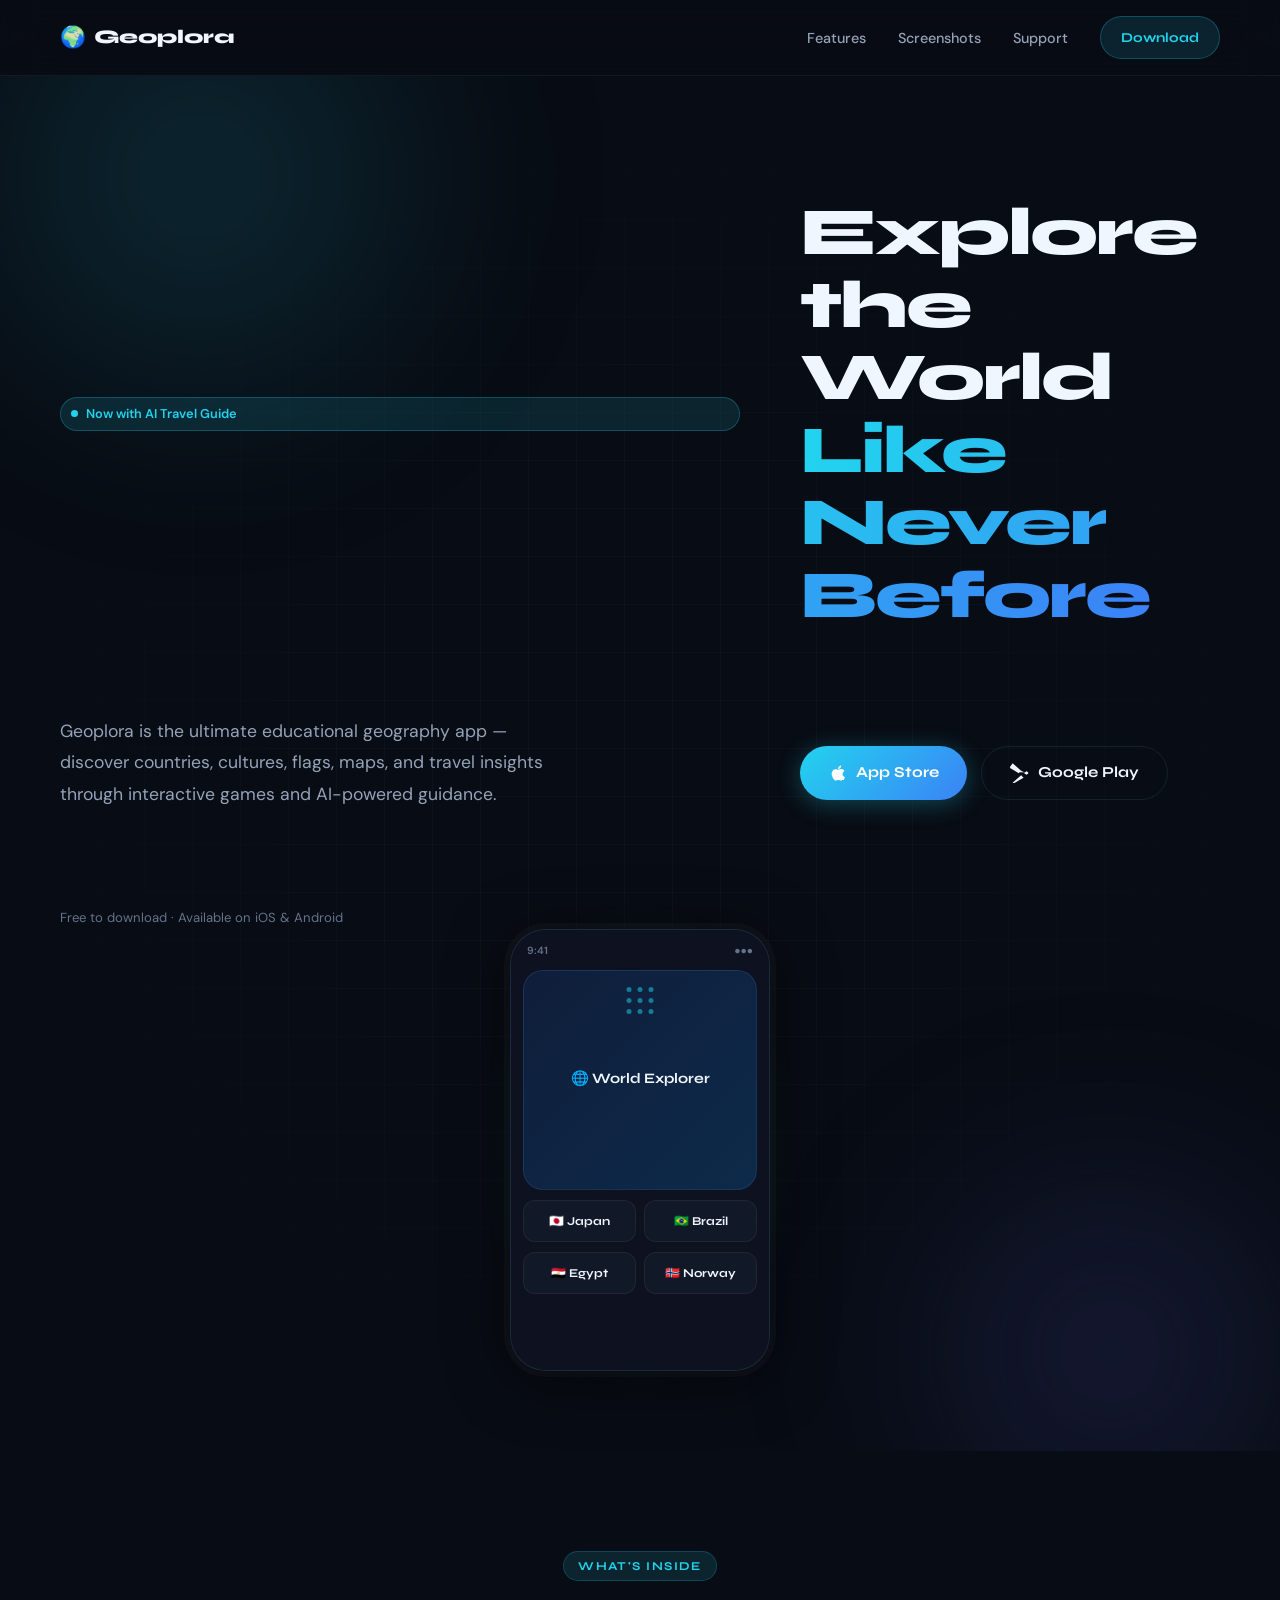
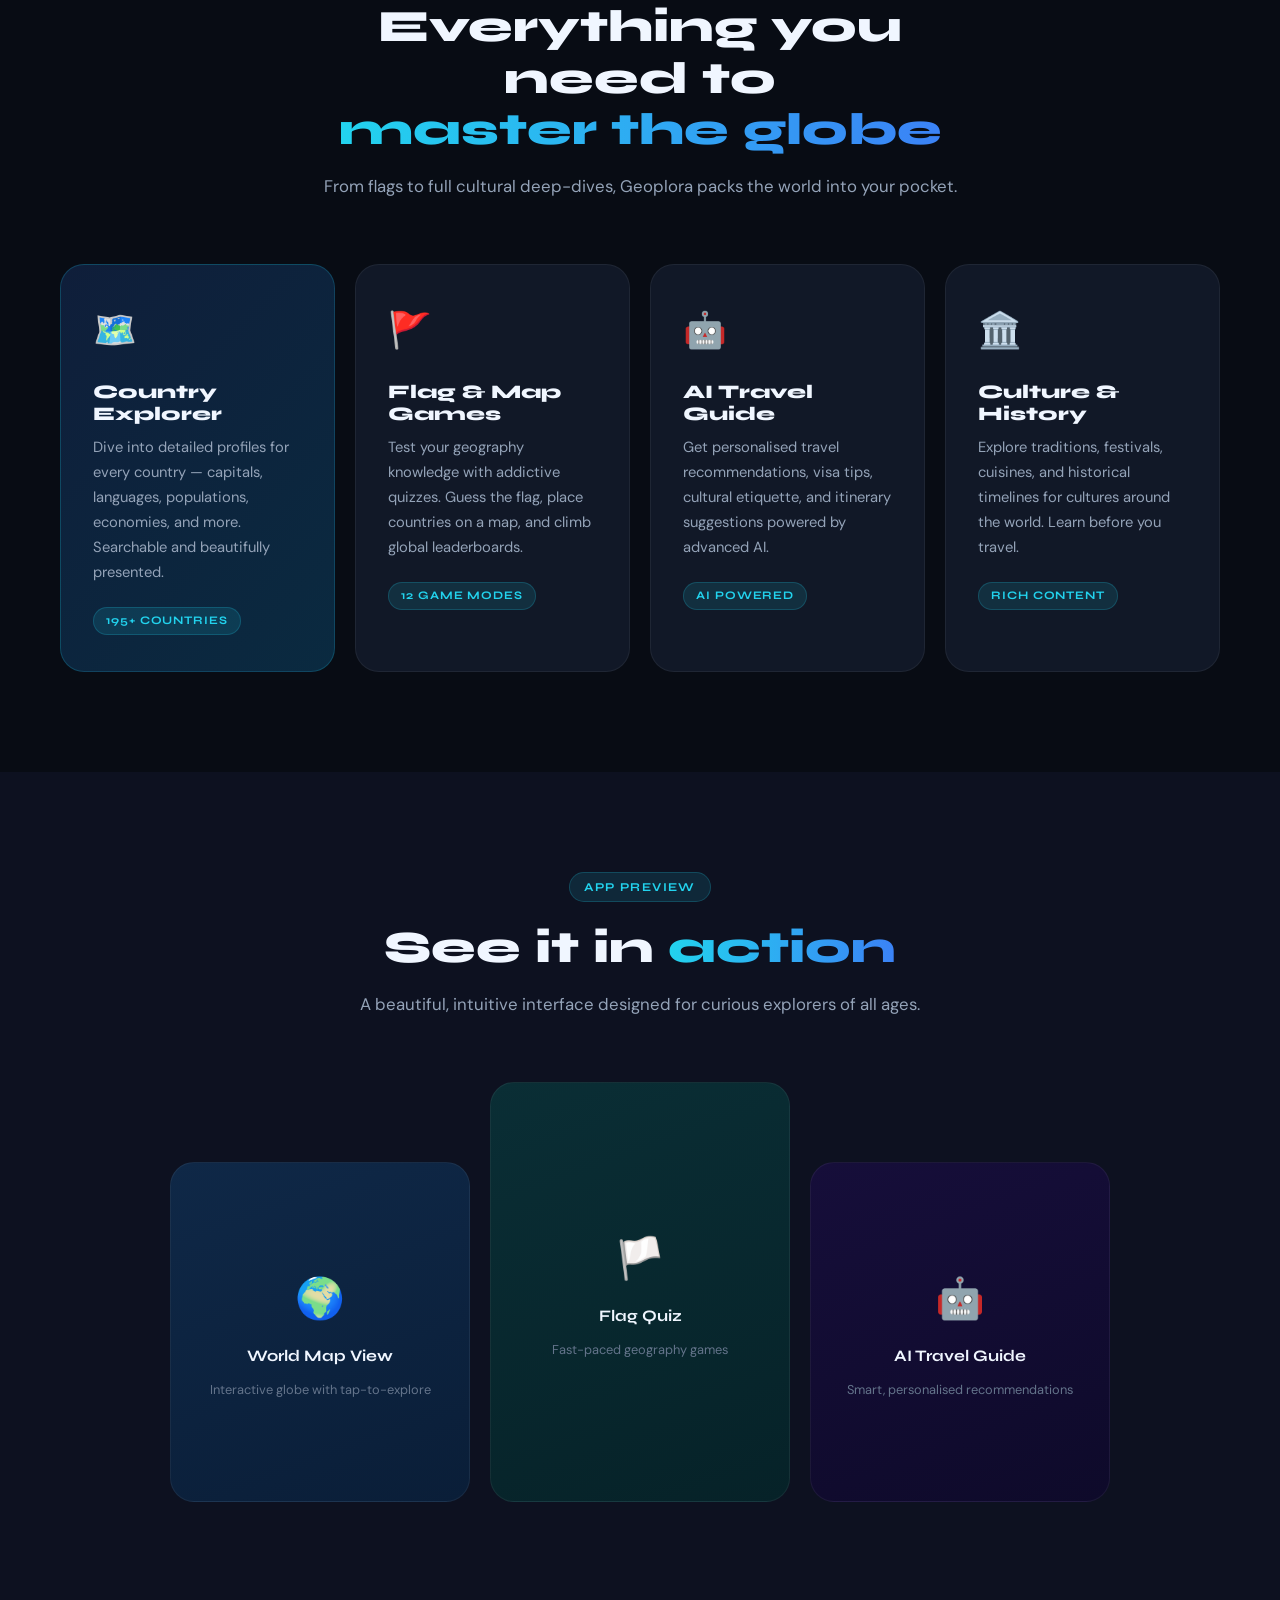
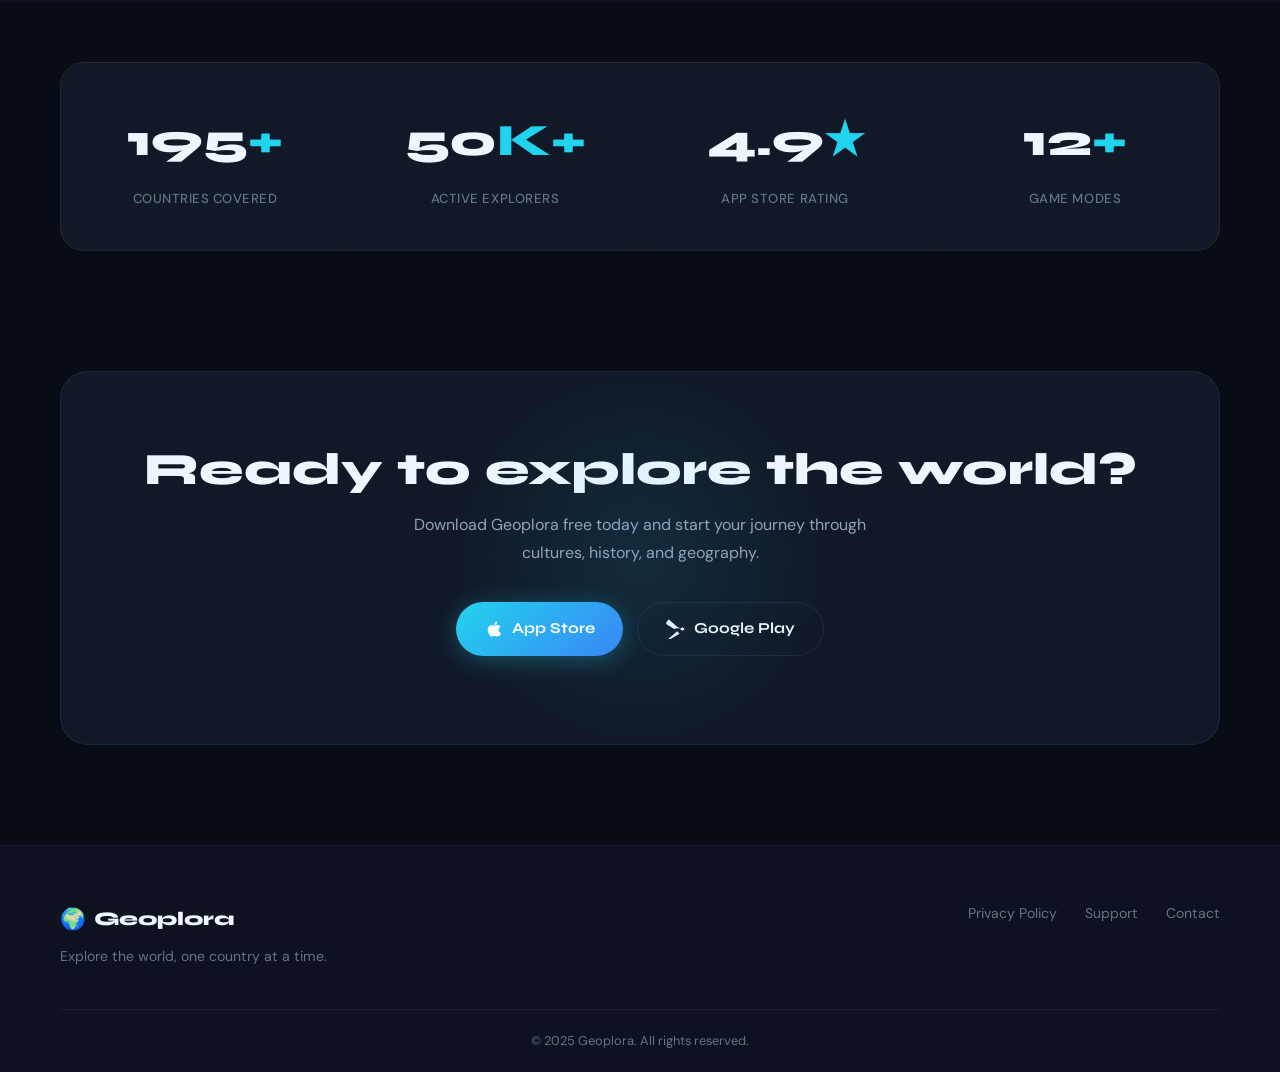
==== index.html @ 2db4f9d5 "first commit" ====
<!DOCTYPE html>
<html lang="en">

<head>
    <meta charset="UTF-8" />
    <meta name="viewport" content="width=device-width, initial-scale=1.0" />
    <meta name="description"
        content="Geoplora – Explore countries, cultures, flags, maps, and travel insights with AI-powered guidance and interactive games." />
    <meta name="keywords"
        content="geography app, explore countries, travel guide, flags, maps, culture, history, educational app" />
    <meta property="og:title" content="Geoplora – Explore the World Like Never Before" />
    <meta property="og:description"
        content="An educational geography app with AI-powered travel guidance and interactive games." />
    <meta property="og:type" content="website" />
    <title>Geoplora – Explore the World Like Never Before</title>
    <link rel="stylesheet" href="styles.css" />
    <link rel="preconnect" href="https://fonts.googleapis.com" />
    <link rel="preconnect" href="https://fonts.gstatic.com" crossorigin />
    <link
        href="https://fonts.googleapis.com/css2?family=Syne:wght@400;600;700;800&family=DM+Sans:ital,wght@0,300;0,400;0,500;1,300&display=swap"
        rel="stylesheet" />
</head>

<body>

    <!-- NAV -->
    <header class="nav-wrap">
        <nav class="nav container">
            <a href="index.html" class="nav-logo">
                <span class="logo-globe">🌍</span> Geoplora
            </a>
            <ul class="nav-links">
                <li><a href="#features">Features</a></li>
                <li><a href="#screenshots">Screenshots</a></li>
                <li><a href="support.html">Support</a></li>
            </ul>
            <a href="#download" class="btn btn-sm">Download</a>
        </nav>
    </header>

    <main>

        <!-- HERO -->
        <section class="hero" id="home">
            <div class="hero-bg-orb orb-1"></div>
            <div class="hero-bg-orb orb-2"></div>
            <div class="hero-grid-overlay"></div>

            <div class="container hero-inner">
                <div class="hero-badge">
                    <span class="badge-dot"></span> Now with AI Travel Guide
                </div>
                <h1 class="hero-title">
                    Explore the World<br />
                    <span class="gradient-text">Like Never Before</span>
                </h1>
                <p class="hero-desc">
                    Geoplora is the ultimate educational geography app — discover countries, cultures,
                    flags, maps, and travel insights through interactive games and AI-powered guidance.
                </p>
                <div class="hero-actions" id="download">
                    <a href="#" class="btn btn-primary">
                        <svg width="20" height="20" viewBox="0 0 24 24" fill="currentColor">
                            <path
                                d="M17.05 20.28c-.98.95-2.05.8-3.08.35-1.09-.46-2.09-.48-3.24 0-1.44.62-2.2.44-3.06-.35C2.79 15.25 3.51 7.7 9.05 7.37c1.44.07 2.44.74 3.3.8 1.25-.26 2.44-.98 3.77-.84 1.59.19 2.79.86 3.57 2.16-3.28 1.98-2.72 6.22.74 7.36-.46 1.08-.96 2.14-1.38 3.43zM12.03 7.25c-.15-2.23 1.66-4.07 3.74-4.25.29 2.58-2.34 4.5-3.74 4.25z" />
                        </svg>
                        App Store
                    </a>
                    <a href="#" class="btn btn-secondary">
                        <svg width="20" height="20" viewBox="0 0 24 24" fill="currentColor">
                            <path
                                d="M3.18 23.76a2.5 2.5 0 0 0 2.64-.04l10.48-6.05-2.95-2.96-10.17 9.05zm16.7-9.7L16.7 12l3.18-2.06C21.04 10.7 22 11.27 22 12c0 .73-.96 1.3-2.12 2.06zM3.18.24L13.35 9.3 10.4 12.25.54 6.2A1.85 1.85 0 0 1 .5 3.77L3.18.24zm8.12 10.58L4.02 3.93 17.24 11.4l-5.94-.58z" />
                        </svg>
                        Google Play
                    </a>
                </div>
                <p class="hero-note">Free to download · Available on iOS & Android</p>
            </div>

            <div class="hero-visual">
                <div class="phone-mockup">
                    <div class="phone-frame">
                        <div class="phone-screen">
                            <div class="phone-status-bar">
                                <span>9:41</span><span>●●●</span>
                            </div>
                            <div class="phone-content">
                                <div class="app-map-placeholder">
                                    <div class="globe-dots">
                                        <span></span><span></span><span></span>
                                        <span></span><span></span><span></span>
                                        <span></span><span></span><span></span>
                                    </div>
                                    <div class="map-label">🌐 World Explorer</div>
                                </div>
                                <div class="phone-card-row">
                                    <div class="phone-mini-card">🇯🇵 Japan</div>
                                    <div class="phone-mini-card">🇧🇷 Brazil</div>
                                </div>
                                <div class="phone-card-row">
                                    <div class="phone-mini-card">🇪🇬 Egypt</div>
                                    <div class="phone-mini-card">🇳🇴 Norway</div>
                                </div>
                            </div>
                        </div>
                    </div>
                    <div class="phone-glow"></div>
                </div>
            </div>
        </section>

        <!-- FEATURES -->
        <section class="features section" id="features">
            <div class="container">
                <div class="section-header">
                    <span class="section-tag">What's Inside</span>
                    <h2 class="section-title">Everything you need to<br /><span class="gradient-text">master the
                            globe</span></h2>
                    <p class="section-desc">From flags to full cultural deep-dives, Geoplora packs the world into your
                        pocket.</p>
                </div>

                <div class="features-grid">
                    <div class="feature-card feature-card--accent">
                        <div class="feature-icon">🗺️</div>
                        <h3>Country Explorer</h3>
                        <p>Dive into detailed profiles for every country — capitals, languages, populations, economies,
                            and more. Searchable and beautifully presented.</p>
                        <div class="feature-tag">195+ Countries</div>
                    </div>
                    <div class="feature-card">
                        <div class="feature-icon">🚩</div>
                        <h3>Flag & Map Games</h3>
                        <p>Test your geography knowledge with addictive quizzes. Guess the flag, place countries on a
                            map, and climb global leaderboards.</p>
                        <div class="feature-tag">12 Game Modes</div>
                    </div>
                    <div class="feature-card">
                        <div class="feature-icon">🤖</div>
                        <h3>AI Travel Guide</h3>
                        <p>Get personalised travel recommendations, visa tips, cultural etiquette, and itinerary
                            suggestions powered by advanced AI.</p>
                        <div class="feature-tag">AI Powered</div>
                    </div>
                    <div class="feature-card">
                        <div class="feature-icon">🏛️</div>
                        <h3>Culture & History</h3>
                        <p>Explore traditions, festivals, cuisines, and historical timelines for cultures around the
                            world. Learn before you travel.</p>
                        <div class="feature-tag">Rich Content</div>
                    </div>
                </div>
            </div>
        </section>

        <!-- SCREENSHOTS -->
        <section class="screenshots section" id="screenshots">
            <div class="container">
                <div class="section-header">
                    <span class="section-tag">App Preview</span>
                    <h2 class="section-title">See it in <span class="gradient-text">action</span></h2>
                    <p class="section-desc">A beautiful, intuitive interface designed for curious explorers of all ages.
                    </p>
                </div>

                <div class="screenshots-row">
                    <div class="screenshot-card">
                        <div class="screenshot-placeholder ss-blue">
                            <div class="ss-icon">🌍</div>
                            <div class="ss-label">World Map View</div>
                            <div class="ss-sublabel">Interactive globe with tap-to-explore</div>
                        </div>
                    </div>
                    <div class="screenshot-card screenshot-card--tall">
                        <div class="screenshot-placeholder ss-teal">
                            <div class="ss-icon">🏳️</div>
                            <div class="ss-label">Flag Quiz</div>
                            <div class="ss-sublabel">Fast-paced geography games</div>
                        </div>
                    </div>
                    <div class="screenshot-card">
                        <div class="screenshot-placeholder ss-indigo">
                            <div class="ss-icon">🤖</div>
                            <div class="ss-label">AI Travel Guide</div>
                            <div class="ss-sublabel">Smart, personalised recommendations</div>
                        </div>
                    </div>
                </div>
            </div>
        </section>

        <!-- STATS -->
        <section class="stats section">
            <div class="container">
                <div class="stats-grid">
                    <div class="stat-item">
                        <span class="stat-num">195<span class="stat-plus">+</span></span>
                        <span class="stat-label">Countries Covered</span>
                    </div>
                    <div class="stat-item">
                        <span class="stat-num">50<span class="stat-plus">K+</span></span>
                        <span class="stat-label">Active Explorers</span>
                    </div>
                    <div class="stat-item">
                        <span class="stat-num">4.9<span class="stat-plus">★</span></span>
                        <span class="stat-label">App Store Rating</span>
                    </div>
                    <div class="stat-item">
                        <span class="stat-num">12<span class="stat-plus">+</span></span>
                        <span class="stat-label">Game Modes</span>
                    </div>
                </div>
            </div>
        </section>

        <!-- CTA -->
        <section class="cta section">
            <div class="container">
                <div class="cta-card">
                    <div class="cta-orb"></div>
                    <h2>Ready to explore the world?</h2>
                    <p>Download Geoplora free today and start your journey through cultures, history, and geography.</p>
                    <div class="hero-actions">
                        <a href="#" class="btn btn-primary">
                            <svg width="20" height="20" viewBox="0 0 24 24" fill="currentColor">
                                <path
                                    d="M17.05 20.28c-.98.95-2.05.8-3.08.35-1.09-.46-2.09-.48-3.24 0-1.44.62-2.2.44-3.06-.35C2.79 15.25 3.51 7.7 9.05 7.37c1.44.07 2.44.74 3.3.8 1.25-.26 2.44-.98 3.77-.84 1.59.19 2.79.86 3.57 2.16-3.28 1.98-2.72 6.22.74 7.36-.46 1.08-.96 2.14-1.38 3.43zM12.03 7.25c-.15-2.23 1.66-4.07 3.74-4.25.29 2.58-2.34 4.5-3.74 4.25z" />
                            </svg>
                            App Store
                        </a>
                        <a href="#" class="btn btn-secondary">
                            <svg width="20" height="20" viewBox="0 0 24 24" fill="currentColor">
                                <path
                                    d="M3.18 23.76a2.5 2.5 0 0 0 2.64-.04l10.48-6.05-2.95-2.96-10.17 9.05zm16.7-9.7L16.7 12l3.18-2.06C21.04 10.7 22 11.27 22 12c0 .73-.96 1.3-2.12 2.06zM3.18.24L13.35 9.3 10.4 12.25.54 6.2A1.85 1.85 0 0 1 .5 3.77L3.18.24zm8.12 10.58L4.02 3.93 17.24 11.4l-5.94-.58z" />
                            </svg>
                            Google Play
                        </a>
                    </div>
                </div>
            </div>
        </section>

    </main>

    <!-- FOOTER -->
    <footer class="footer">
        <div class="container footer-inner">
            <div class="footer-brand">
                <a href="index.html" class="nav-logo">
                    <span class="logo-globe">🌍</span> Geoplora
                </a>
                <p>Explore the world, one country at a time.</p>
            </div>
            <div class="footer-links">
                <a href="privacy.html">Privacy Policy</a>
                <a href="support.html">Support</a>
                <a href="mailto:hello@geoplora.app">Contact</a>
            </div>
        </div>
        <div class="footer-bottom container">
            <p>© 2025 Geoplora. All rights reserved.</p>
        </div>
    </footer>

    <script src="main.js"></script>
</body>

</html>
---- styles.css ----
/* ============================================================
   GEOPLORA – styles.css
   Dark theme · Syne + DM Sans · Cyan/blue accent
   ============================================================ */

/* ---------- TOKENS ---------- */
:root {
  --bg:         #080c14;
  --bg-2:       #0d1120;
  --bg-card:    #111827;
  --bg-card-2:  #161e2e;
  --border:     rgba(99,179,237,0.12);
  --border-2:   rgba(255,255,255,0.06);

  --cyan:       #22d3ee;
  --cyan-dim:   rgba(34,211,238,0.12);
  --blue:       #3b82f6;
  --blue-dim:   rgba(59,130,246,0.12);
  --indigo:     #6366f1;

  --text-1:     #f0f6ff;
  --text-2:     #94a3b8;
  --text-3:     #64748b;

  --radius:     16px;
  --radius-sm:  10px;
  --radius-lg:  24px;

  --shadow:     0 4px 32px rgba(0,0,0,0.45);
  --shadow-lg:  0 8px 60px rgba(0,0,0,0.6);

  --font-head:  'Syne', sans-serif;
  --font-body:  'DM Sans', sans-serif;
}

/* ---------- RESET ---------- */
*, *::before, *::after { box-sizing: border-box; margin: 0; padding: 0; }
html { scroll-behavior: smooth; }
body {
  background: var(--bg);
  color: var(--text-2);
  font-family: var(--font-body);
  font-size: 1rem;
  line-height: 1.7;
  overflow-x: hidden;
}
a { color: inherit; text-decoration: none; }
ul { list-style: none; }
img { display: block; max-width: 100%; }

/* ---------- CONTAINER ---------- */
.container {
  width: min(1160px, 92%);
  margin-inline: auto;
}

/* ---------- TYPOGRAPHY ---------- */
h1, h2, h3, h4, h5 {
  font-family: var(--font-head);
  color: var(--text-1);
  line-height: 1.15;
}
.gradient-text {
  background: linear-gradient(90deg, var(--cyan) 0%, var(--blue) 100%);
  -webkit-background-clip: text;
  -webkit-text-fill-color: transparent;
  background-clip: text;
}

/* ---------- SECTION ---------- */
.section { padding: 100px 0; }

/* ---------- SECTION HEADER ---------- */
.section-header {
  text-align: center;
  max-width: 640px;
  margin: 0 auto 64px;
}
.section-tag {
  display: inline-block;
  font-family: var(--font-head);
  font-size: 0.75rem;
  font-weight: 700;
  letter-spacing: 0.12em;
  text-transform: uppercase;
  color: var(--cyan);
  background: var(--cyan-dim);
  border: 1px solid rgba(34,211,238,0.2);
  padding: 4px 14px;
  border-radius: 999px;
  margin-bottom: 20px;
}
.section-title {
  font-size: clamp(1.9rem, 4vw, 2.8rem);
  font-weight: 800;
  margin-bottom: 16px;
}
.section-desc { color: var(--text-2); font-size: 1.05rem; }

/* ---------- BUTTONS ---------- */
.btn {
  display: inline-flex;
  align-items: center;
  gap: 8px;
  font-family: var(--font-head);
  font-weight: 700;
  font-size: 0.95rem;
  border-radius: 999px;
  padding: 13px 28px;
  transition: transform 0.2s, box-shadow 0.2s, opacity 0.2s;
  cursor: pointer;
  border: none;
  white-space: nowrap;
}
.btn:hover { transform: translateY(-2px); }

.btn-primary {
  background: linear-gradient(135deg, var(--cyan) 0%, var(--blue) 100%);
  color: #fff;
  box-shadow: 0 4px 24px rgba(34,211,238,0.3);
}
.btn-primary:hover { box-shadow: 0 6px 32px rgba(34,211,238,0.5); }

.btn-secondary {
  background: transparent;
  color: var(--text-1);
  border: 1.5px solid var(--border);
}
.btn-secondary:hover {
  border-color: var(--cyan);
  color: var(--cyan);
  background: var(--cyan-dim);
}

.btn-sm {
  padding: 9px 20px;
  font-size: 0.85rem;
  background: var(--cyan-dim);
  color: var(--cyan);
  border: 1px solid rgba(34,211,238,0.25);
}
.btn-sm:hover {
  background: var(--cyan);
  color: #000;
}

/* ============================================================
   NAV
   ============================================================ */
.nav-wrap {
  position: sticky;
  top: 0;
  z-index: 100;
  backdrop-filter: blur(20px);
  -webkit-backdrop-filter: blur(20px);
  border-bottom: 1px solid var(--border-2);
  background: rgba(8,12,20,0.75);
}
.nav {
  display: flex;
  align-items: center;
  gap: 32px;
  padding: 16px 0;
}
.nav-logo {
  font-family: var(--font-head);
  font-size: 1.2rem;
  font-weight: 800;
  color: var(--text-1);
  display: flex;
  align-items: center;
  gap: 8px;
  margin-right: auto;
  letter-spacing: -0.02em;
}
.logo-globe { font-size: 1.3rem; }
.nav-links {
  display: flex;
  gap: 32px;
}
.nav-links a {
  font-size: 0.9rem;
  font-weight: 500;
  color: var(--text-2);
  transition: color 0.2s;
}
.nav-links a:hover { color: var(--cyan); }

/* ============================================================
   HERO
   ============================================================ */
.hero {
  position: relative;
  overflow: hidden;
  padding: 120px 0 80px;
  display: flex;
  flex-direction: column;
  align-items: center;
}
.hero-inner {
  display: grid;
  grid-template-columns: 1fr 420px;
  gap: 60px;
  align-items: center;
  position: relative;
  z-index: 2;
}

/* orb backgrounds */
.hero-bg-orb {
  position: absolute;
  border-radius: 50%;
  filter: blur(90px);
  pointer-events: none;
}
.orb-1 {
  width: 600px; height: 600px;
  top: -200px; left: -100px;
  background: radial-gradient(circle, rgba(34,211,238,0.18) 0%, transparent 70%);
}
.orb-2 {
  width: 500px; height: 500px;
  bottom: -150px; right: -80px;
  background: radial-gradient(circle, rgba(99,102,241,0.2) 0%, transparent 70%);
}
.hero-grid-overlay {
  position: absolute; inset: 0;
  background-image:
    linear-gradient(rgba(255,255,255,0.025) 1px, transparent 1px),
    linear-gradient(90deg, rgba(255,255,255,0.025) 1px, transparent 1px);
  background-size: 48px 48px;
  pointer-events: none;
  mask-image: radial-gradient(ellipse at 50% 50%, black 30%, transparent 75%);
}

.hero-badge {
  display: inline-flex;
  align-items: center;
  gap: 8px;
  font-size: 0.8rem;
  font-weight: 600;
  color: var(--cyan);
  background: var(--cyan-dim);
  border: 1px solid rgba(34,211,238,0.25);
  padding: 5px 14px 5px 10px;
  border-radius: 999px;
  margin-bottom: 24px;
}
.badge-dot {
  width: 7px; height: 7px;
  border-radius: 50%;
  background: var(--cyan);
  animation: pulse-dot 2s infinite;
}
@keyframes pulse-dot {
  0%, 100% { opacity: 1; transform: scale(1); }
  50% { opacity: 0.5; transform: scale(0.7); }
}

.hero-title {
  font-size: clamp(2.4rem, 5.5vw, 4.2rem);
  font-weight: 800;
  letter-spacing: -0.03em;
  line-height: 1.08;
  margin-bottom: 24px;
}
.hero-desc {
  font-size: 1.1rem;
  color: var(--text-2);
  max-width: 520px;
  margin-bottom: 36px;
  line-height: 1.8;
}
.hero-actions {
  display: flex;
  gap: 14px;
  flex-wrap: wrap;
  margin-bottom: 16px;
}
.hero-note {
  font-size: 0.82rem;
  color: var(--text-3);
}

/* --- Phone Mockup --- */
.hero-visual {
  display: flex;
  justify-content: center;
  align-items: center;
  position: relative;
}
.phone-mockup { position: relative; }
.phone-frame {
  width: 260px;
  background: var(--bg-card);
  border-radius: 36px;
  border: 1.5px solid var(--border);
  overflow: hidden;
  box-shadow: var(--shadow-lg), 0 0 0 6px rgba(255,255,255,0.03);
  position: relative;
  z-index: 2;
}
.phone-screen {
  padding: 12px;
  background: var(--bg-2);
  min-height: 440px;
}
.phone-status-bar {
  display: flex;
  justify-content: space-between;
  font-size: 0.65rem;
  color: var(--text-3);
  margin-bottom: 10px;
  padding: 0 4px;
  font-weight: 600;
}
.phone-content { display: flex; flex-direction: column; gap: 10px; }
.app-map-placeholder {
  background: linear-gradient(135deg, #0f1e3a 0%, #0d2a4a 100%);
  border-radius: 20px;
  height: 220px;
  display: flex;
  flex-direction: column;
  align-items: center;
  justify-content: center;
  gap: 12px;
  border: 1px solid var(--border);
  position: relative;
  overflow: hidden;
}
.globe-dots {
  display: grid;
  grid-template-columns: repeat(3,1fr);
  gap: 6px;
  opacity: 0.5;
  position: absolute;
  top: 16px; left: 50%;
  transform: translateX(-50%);
}
.globe-dots span {
  width: 5px; height: 5px;
  background: var(--cyan);
  border-radius: 50%;
}
.map-label {
  font-family: var(--font-head);
  font-size: 0.9rem;
  font-weight: 700;
  color: var(--text-1);
  position: relative;
  z-index: 1;
}
.phone-card-row {
  display: grid;
  grid-template-columns: 1fr 1fr;
  gap: 8px;
}
.phone-mini-card {
  background: var(--bg-card);
  border: 1px solid var(--border-2);
  border-radius: 12px;
  padding: 10px 8px;
  font-size: 0.75rem;
  font-family: var(--font-head);
  font-weight: 700;
  color: var(--text-1);
  text-align: center;
  transition: border-color 0.2s;
}
.phone-mini-card:hover { border-color: var(--cyan); }
.phone-glow {
  position: absolute;
  inset: -30px;
  background: radial-gradient(ellipse at center, rgba(34,211,238,0.15), transparent 70%);
  pointer-events: none;
  z-index: 1;
}

/* ============================================================
   FEATURES
   ============================================================ */
.features-grid {
  display: grid;
  grid-template-columns: repeat(auto-fit, minmax(260px, 1fr));
  gap: 20px;
}
.feature-card {
  background: var(--bg-card);
  border: 1px solid var(--border-2);
  border-radius: var(--radius-lg);
  padding: 36px 32px;
  transition: transform 0.25s, border-color 0.25s, box-shadow 0.25s;
  position: relative;
  overflow: hidden;
}
.feature-card::before {
  content: '';
  position: absolute;
  inset: 0;
  background: linear-gradient(135deg, rgba(34,211,238,0.04) 0%, transparent 60%);
  opacity: 0;
  transition: opacity 0.3s;
}
.feature-card:hover {
  transform: translateY(-6px);
  border-color: rgba(34,211,238,0.3);
  box-shadow: 0 12px 40px rgba(34,211,238,0.1);
}
.feature-card:hover::before { opacity: 1; }

.feature-card--accent {
  background: linear-gradient(135deg, #0f1e3a 0%, #0a2a40 100%);
  border-color: rgba(34,211,238,0.2);
}
.feature-icon {
  font-size: 2.2rem;
  margin-bottom: 20px;
  display: block;
}
.feature-card h3 {
  font-size: 1.2rem;
  font-weight: 800;
  margin-bottom: 10px;
}
.feature-card p {
  font-size: 0.92rem;
  color: var(--text-2);
  line-height: 1.7;
  margin-bottom: 20px;
}
.feature-tag {
  display: inline-block;
  font-size: 0.72rem;
  font-family: var(--font-head);
  font-weight: 700;
  letter-spacing: 0.08em;
  text-transform: uppercase;
  color: var(--cyan);
  background: var(--cyan-dim);
  border: 1px solid rgba(34,211,238,0.2);
  padding: 3px 12px;
  border-radius: 999px;
}

/* ============================================================
   SCREENSHOTS
   ============================================================ */
.screenshots { background: var(--bg-2); }
.screenshots-row {
  display: flex;
  gap: 20px;
  justify-content: center;
  align-items: flex-end;
}
.screenshot-card { flex: 1; max-width: 300px; }
.screenshot-card--tall .screenshot-placeholder { min-height: 420px; }
.screenshot-placeholder {
  min-height: 340px;
  border-radius: var(--radius-lg);
  border: 1px solid var(--border-2);
  display: flex;
  flex-direction: column;
  align-items: center;
  justify-content: center;
  gap: 10px;
  transition: transform 0.3s, box-shadow 0.3s;
}
.screenshot-placeholder:hover {
  transform: translateY(-8px);
  box-shadow: 0 20px 60px rgba(0,0,0,0.5);
}
.ss-blue  { background: linear-gradient(160deg, #0f2847 0%, #0a1e38 100%); }
.ss-teal  { background: linear-gradient(160deg, #0a2e35 0%, #062228 100%); }
.ss-indigo{ background: linear-gradient(160deg, #160e3a 0%, #0e0a2a 100%); }
.ss-icon { font-size: 2.5rem; }
.ss-label {
  font-family: var(--font-head);
  font-size: 1rem;
  font-weight: 700;
  color: var(--text-1);
}
.ss-sublabel { font-size: 0.8rem; color: var(--text-3); }

/* ============================================================
   STATS
   ============================================================ */
.stats { padding: 60px 0; }
.stats-grid {
  display: grid;
  grid-template-columns: repeat(4, 1fr);
  gap: 2px;
  background: var(--border-2);
  border-radius: var(--radius-lg);
  overflow: hidden;
  border: 1px solid var(--border-2);
}
.stat-item {
  background: var(--bg-card);
  padding: 40px 20px;
  text-align: center;
  display: flex;
  flex-direction: column;
  gap: 8px;
  transition: background 0.25s;
}
.stat-item:hover { background: var(--bg-card-2); }
.stat-num {
  font-family: var(--font-head);
  font-size: clamp(1.8rem, 3.5vw, 2.8rem);
  font-weight: 800;
  color: var(--text-1);
}
.stat-plus { color: var(--cyan); }
.stat-label {
  font-size: 0.82rem;
  color: var(--text-3);
  font-weight: 500;
  letter-spacing: 0.04em;
  text-transform: uppercase;
}

/* ============================================================
   CTA
   ============================================================ */
.cta { padding: 60px 0 100px; }
.cta-card {
  background: var(--bg-card);
  border: 1px solid var(--border);
  border-radius: 28px;
  padding: 72px 48px;
  text-align: center;
  position: relative;
  overflow: hidden;
}
.cta-orb {
  position: absolute;
  width: 400px; height: 400px;
  top: 50%; left: 50%;
  transform: translate(-50%, -50%);
  background: radial-gradient(circle, rgba(34,211,238,0.1) 0%, transparent 70%);
  pointer-events: none;
}
.cta-card h2 {
  font-size: clamp(1.8rem, 4vw, 2.8rem);
  font-weight: 800;
  margin-bottom: 16px;
}
.cta-card p {
  color: var(--text-2);
  max-width: 480px;
  margin: 0 auto 36px;
}
.cta-card .hero-actions { justify-content: center; }

/* ============================================================
   FOOTER
   ============================================================ */
.footer {
  background: var(--bg-2);
  border-top: 1px solid var(--border-2);
  padding-top: 56px;
}
.footer-inner {
  display: flex;
  justify-content: space-between;
  align-items: flex-start;
  gap: 32px;
  padding-bottom: 40px;
}
.footer-brand p {
  font-size: 0.88rem;
  color: var(--text-3);
  margin-top: 8px;
}
.footer-links {
  display: flex;
  gap: 28px;
  align-items: center;
}
.footer-links a {
  font-size: 0.88rem;
  color: var(--text-3);
  transition: color 0.2s;
}
.footer-links a:hover { color: var(--cyan); }
.footer-bottom {
  border-top: 1px solid var(--border-2);
  padding: 20px 0;
  text-align: center;
  font-size: 0.8rem;
  color: var(--text-3);
}

/* ============================================================
   INNER PAGES (privacy / support)
   ============================================================ */
.inner-hero {
  padding: 100px 0 60px;
  position: relative;
  overflow: hidden;
  border-bottom: 1px solid var(--border-2);
}
.inner-title {
  font-size: clamp(2.2rem, 5vw, 3.4rem);
  font-weight: 800;
  letter-spacing: -0.03em;
  margin: 16px 0 12px;
}
.inner-desc { color: var(--text-3); font-size: 0.95rem; }

/* --- DOC LAYOUT --- */
.doc-section { padding: 72px 0 100px; }
.doc-container {
  display: grid;
  grid-template-columns: 220px 1fr;
  gap: 60px;
  align-items: start;
}
.doc-toc {
  position: sticky;
  top: 100px;
  background: var(--bg-card);
  border: 1px solid var(--border-2);
  border-radius: var(--radius);
  padding: 24px;
}
.doc-toc h4 {
  font-size: 0.75rem;
  font-weight: 700;
  letter-spacing: 0.1em;
  text-transform: uppercase;
  color: var(--text-3);
  margin-bottom: 16px;
}
.doc-toc ul { display: flex; flex-direction: column; gap: 8px; }
.doc-toc a {
  font-size: 0.85rem;
  color: var(--text-2);
  transition: color 0.2s;
  padding: 4px 0;
  border-left: 2px solid transparent;
  padding-left: 10px;
}
.doc-toc a:hover {
  color: var(--cyan);
  border-left-color: var(--cyan);
}

.doc-body { max-width: 700px; }
.doc-block {
  margin-bottom: 56px;
  padding-bottom: 56px;
  border-bottom: 1px solid var(--border-2);
}
.doc-block:last-child { border-bottom: none; margin-bottom: 0; }
.doc-block h2 {
  font-size: 1.4rem;
  font-weight: 800;
  margin-bottom: 16px;
  padding-bottom: 12px;
  border-bottom: 1px solid var(--border-2);
}
.doc-block p { color: var(--text-2); margin-bottom: 14px; line-height: 1.8; }
.doc-list { display: flex; flex-direction: column; gap: 10px; margin: 12px 0 14px 8px; }
.doc-list li {
  color: var(--text-2);
  padding-left: 20px;
  position: relative;
  font-size: 0.95rem;
  line-height: 1.75;
}
.doc-list li::before {
  content: '›';
  position: absolute;
  left: 0;
  color: var(--cyan);
  font-weight: 700;
}
.doc-callout {
  background: linear-gradient(135deg, rgba(34,211,238,0.07), rgba(59,130,246,0.07));
  border: 1px solid rgba(34,211,238,0.2);
  border-radius: var(--radius-sm);
  padding: 16px 20px;
  font-size: 0.9rem;
  color: var(--text-1);
  line-height: 1.7;
  margin: 16px 0;
}
.doc-contact-card {
  display: flex;
  gap: 16px;
  align-items: flex-start;
  background: var(--bg-card);
  border: 1px solid var(--border-2);
  border-radius: var(--radius);
  padding: 20px 24px;
}
.contact-icon { font-size: 1.8rem; flex-shrink: 0; }
.doc-contact-card div {
  display: flex;
  flex-direction: column;
  gap: 4px;
}
.doc-contact-card strong { color: var(--text-1); font-family: var(--font-head); }
.doc-contact-card a { color: var(--cyan); font-size: 0.9rem; }
.doc-contact-card span { font-size: 0.82rem; color: var(--text-3); }

/* --- SUPPORT CARDS --- */
.support-contact-grid {
  display: grid;
  grid-template-columns: repeat(auto-fit, minmax(260px, 1fr));
  gap: 20px;
  margin-bottom: 16px;
}
.support-contact-card {
  background: var(--bg-card);
  border: 1px solid var(--border-2);
  border-radius: var(--radius-lg);
  padding: 36px 28px;
  transition: border-color 0.25s, transform 0.25s;
}
.support-contact-card:hover {
  border-color: rgba(34,211,238,0.3);
  transform: translateY(-4px);
}
.support-contact-icon { font-size: 2rem; margin-bottom: 16px; display: block; }
.support-contact-card h3 { font-size: 1.1rem; font-weight: 800; margin-bottom: 10px; }
.support-contact-card p { font-size: 0.9rem; color: var(--text-2); line-height: 1.7; }

/* --- FAQ --- */
.faq-section { background: var(--bg-2); }
.faq-list { display: flex; flex-direction: column; gap: 12px; max-width: 760px; margin: 0 auto; }
.faq-item {
  background: var(--bg-card);
  border: 1px solid var(--border-2);
  border-radius: var(--radius);
  overflow: hidden;
  transition: border-color 0.25s;
}
.faq-item[open] { border-color: rgba(34,211,238,0.3); }
.faq-q {
  display: flex;
  justify-content: space-between;
  align-items: center;
  gap: 16px;
  padding: 20px 24px;
  cursor: pointer;
  font-family: var(--font-head);
  font-size: 0.98rem;
  font-weight: 700;
  color: var(--text-1);
  list-style: none;
  user-select: none;
}
.faq-q::-webkit-details-marker { display: none; }
.faq-chevron {
  color: var(--cyan);
  font-size: 1.1rem;
  flex-shrink: 0;
  transition: transform 0.25s;
}
.faq-item[open] .faq-chevron { transform: rotate(180deg); }
.faq-a {
  padding: 0 24px 20px;
  font-size: 0.92rem;
  color: var(--text-2);
  line-height: 1.8;
}
.faq-a a { color: var(--cyan); text-decoration: underline; }

/* --- TROUBLESHOOT --- */
.trouble-grid {
  display: grid;
  grid-template-columns: repeat(auto-fit, minmax(260px, 1fr));
  gap: 20px;
}
.trouble-card {
  background: var(--bg-card);
  border: 1px solid var(--border-2);
  border-radius: var(--radius-lg);
  padding: 28px 28px 32px;
  transition: border-color 0.25s, transform 0.25s;
}
.trouble-card:hover {
  border-color: rgba(34,211,238,0.25);
  transform: translateY(-4px);
}
.trouble-icon { font-size: 1.8rem; margin-bottom: 14px; display: block; }
.trouble-card h4 {
  font-size: 1rem;
  font-weight: 800;
  margin-bottom: 14px;
  color: var(--text-1);
}
.trouble-steps {
  display: flex;
  flex-direction: column;
  gap: 8px;
  padding-left: 18px;
  list-style: decimal;
  color: var(--text-2);
  font-size: 0.88rem;
  line-height: 1.7;
}
.trouble-steps li::marker { color: var(--cyan); font-weight: 700; }

/* ============================================================
   RESPONSIVE
   ============================================================ */
@media (max-width: 900px) {
  .hero-inner {
    grid-template-columns: 1fr;
    text-align: center;
  }
  .hero-desc { margin-inline: auto; }
  .hero-actions { justify-content: center; }
  .hero-visual { display: none; }

  .stats-grid { grid-template-columns: repeat(2,1fr); }

  .doc-container { grid-template-columns: 1fr; }
  .doc-toc { position: static; }
}

@media (max-width: 640px) {
  .section { padding: 72px 0; }
  .nav-links { display: none; }
  .screenshots-row { flex-direction: column; align-items: center; }
  .screenshot-card { max-width: 100%; width: 100%; }
  .screenshot-card--tall .screenshot-placeholder { min-height: 280px; }
  .stats-grid { grid-template-columns: 1fr 1fr; }
  .cta-card { padding: 44px 24px; }
  .footer-inner { flex-direction: column; }
  .doc-toc { display: none; }
}
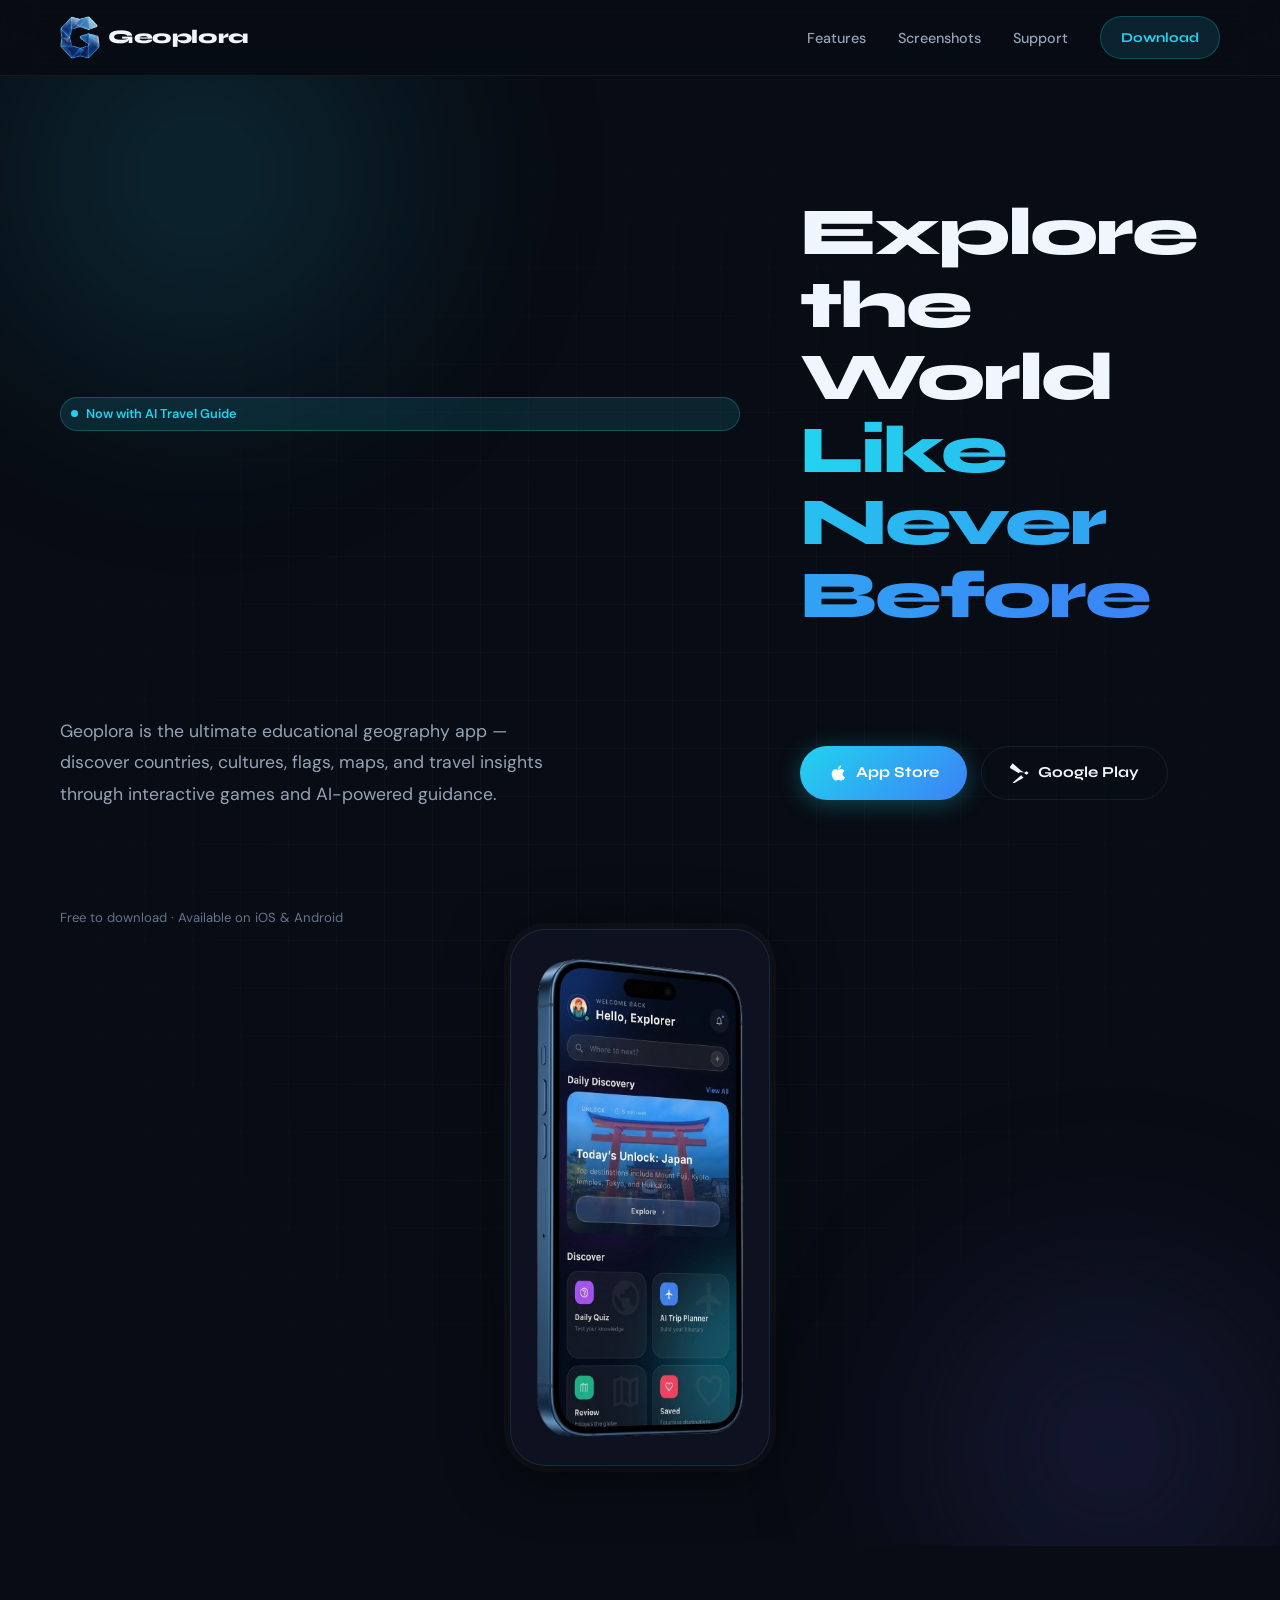
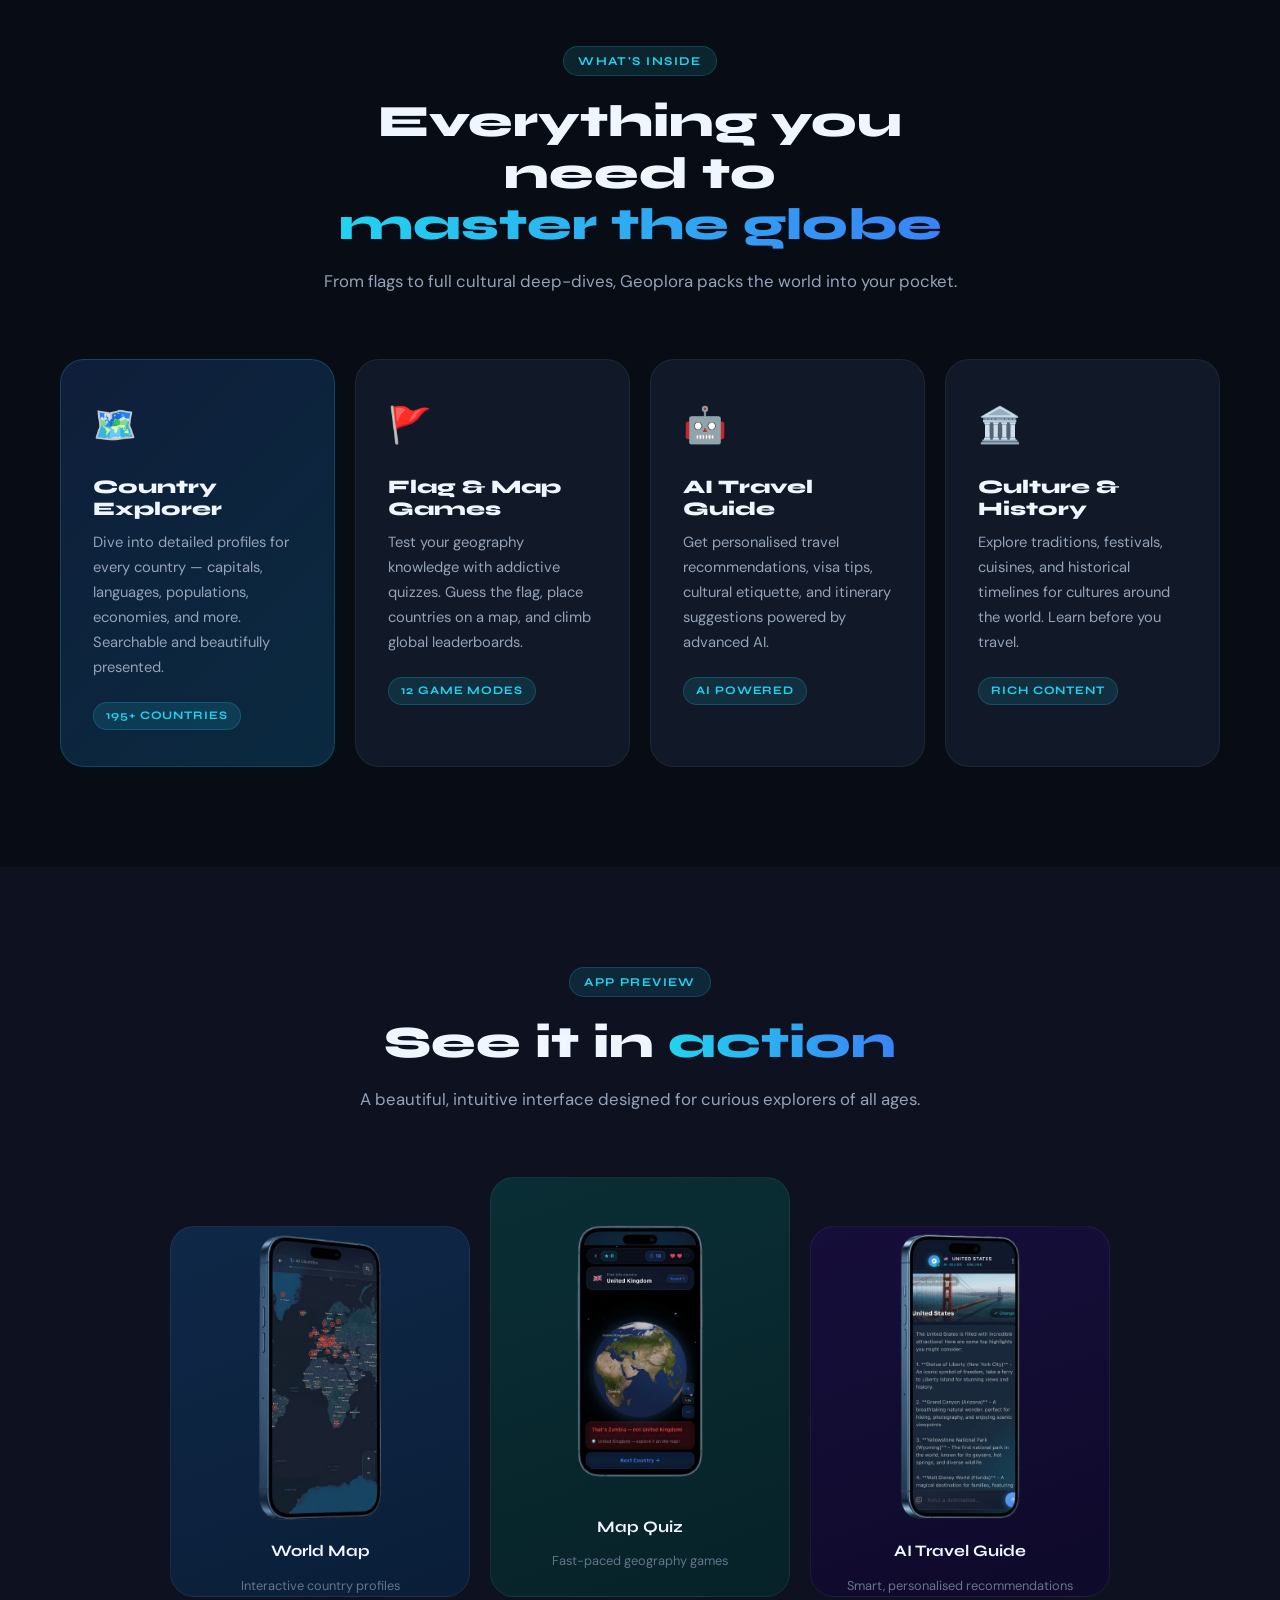
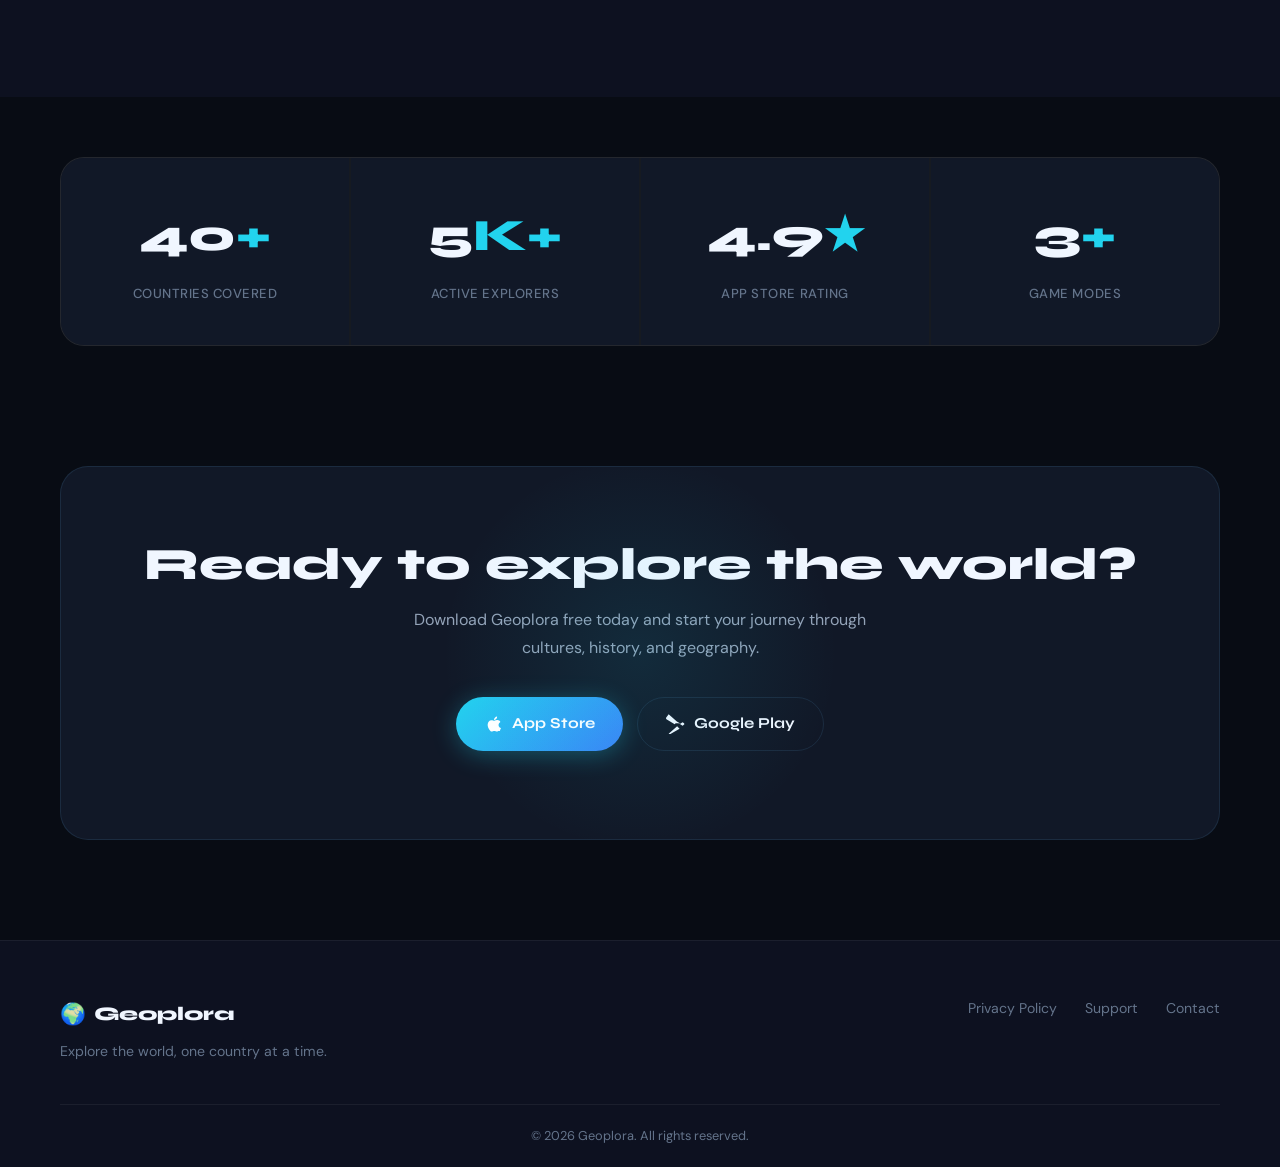
==== commit f17de81e: "updated" ====
--- a/index.html
+++ b/index.html
@@ -26,13 +26,15 @@
     <!-- NAV -->
     <header class="nav-wrap">
         <nav class="nav container">
-            <a href="index.html" class="nav-logo">
-                <span class="logo-globe">🌍</span> Geoplora
+            <a href="/" class="nav-logo">
+                <span class="logo-globe">
+                    <img src="assets/geoplora_logo_.png" alt="Geoplora Logo" class="logo-img" width="40" />
+                </span> Geoplora
             </a>
             <ul class="nav-links">
                 <li><a href="#features">Features</a></li>
                 <li><a href="#screenshots">Screenshots</a></li>
-                <li><a href="support.html">Support</a></li>
+                <li><a href="/support.html">Support</a></li>
             </ul>
             <a href="#download" class="btn btn-sm">Download</a>
         </nav>
@@ -47,6 +49,7 @@
             <div class="hero-grid-overlay"></div>
 
             <div class="container hero-inner">
+
                 <div class="hero-badge">
                     <span class="badge-dot"></span> Now with AI Travel Guide
                 </div>
@@ -66,7 +69,8 @@
                         </svg>
                         App Store
                     </a>
-                    <a href="#" class="btn btn-secondary">
+                    <a href="https://play.google.com/store/apps/details?id=com.apptuki.geoplora"
+                        class="btn btn-secondary">
                         <svg width="20" height="20" viewBox="0 0 24 24" fill="currentColor">
                             <path
                                 d="M3.18 23.76a2.5 2.5 0 0 0 2.64-.04l10.48-6.05-2.95-2.96-10.17 9.05zm16.7-9.7L16.7 12l3.18-2.06C21.04 10.7 22 11.27 22 12c0 .73-.96 1.3-2.12 2.06zM3.18.24L13.35 9.3 10.4 12.25.54 6.2A1.85 1.85 0 0 1 .5 3.77L3.18.24zm8.12 10.58L4.02 3.93 17.24 11.4l-5.94-.58z" />
@@ -81,27 +85,7 @@
                 <div class="phone-mockup">
                     <div class="phone-frame">
                         <div class="phone-screen">
-                            <div class="phone-status-bar">
-                                <span>9:41</span><span>●●●</span>
-                            </div>
-                            <div class="phone-content">
-                                <div class="app-map-placeholder">
-                                    <div class="globe-dots">
-                                        <span></span><span></span><span></span>
-                                        <span></span><span></span><span></span>
-                                        <span></span><span></span><span></span>
-                                    </div>
-                                    <div class="map-label">🌐 World Explorer</div>
-                                </div>
-                                <div class="phone-card-row">
-                                    <div class="phone-mini-card">🇯🇵 Japan</div>
-                                    <div class="phone-mini-card">🇧🇷 Brazil</div>
-                                </div>
-                                <div class="phone-card-row">
-                                    <div class="phone-mini-card">🇪🇬 Egypt</div>
-                                    <div class="phone-mini-card">🇳🇴 Norway</div>
-                                </div>
-                            </div>
+                            <img src="assets/3d_mockup.png" alt="Geoplora App Mockup" class="phone-screen-img" />
                         </div>
                     </div>
                     <div class="phone-glow"></div>
@@ -166,21 +150,21 @@
                 <div class="screenshots-row">
                     <div class="screenshot-card">
                         <div class="screenshot-placeholder ss-blue">
-                            <div class="ss-icon">🌍</div>
-                            <div class="ss-label">World Map View</div>
-                            <div class="ss-sublabel">Interactive globe with tap-to-explore</div>
+                            <img src="assets/map_screen.png" alt="World Map View" height="300px">
+                            <div class="ss-label">World Map</div>
+                            <div class="ss-sublabel">Interactive country profiles</div>
                         </div>
                     </div>
                     <div class="screenshot-card screenshot-card--tall">
                         <div class="screenshot-placeholder ss-teal">
-                            <div class="ss-icon">🏳️</div>
-                            <div class="ss-label">Flag Quiz</div>
+                            <img src="assets/game_screen.png" alt="Game Screen" height="300px">
+                            <div class="ss-label">Map Quiz</div>
                             <div class="ss-sublabel">Fast-paced geography games</div>
                         </div>
                     </div>
                     <div class="screenshot-card">
                         <div class="screenshot-placeholder ss-indigo">
-                            <div class="ss-icon">🤖</div>
+                            <img src="assets/ai_screen.png" alt="AI Travel Guide Screen" height="300px">
                             <div class="ss-label">AI Travel Guide</div>
                             <div class="ss-sublabel">Smart, personalised recommendations</div>
                         </div>
@@ -194,11 +178,11 @@
             <div class="container">
                 <div class="stats-grid">
                     <div class="stat-item">
-                        <span class="stat-num">195<span class="stat-plus">+</span></span>
+                        <span class="stat-num">40<span class="stat-plus">+</span></span>
                         <span class="stat-label">Countries Covered</span>
                     </div>
                     <div class="stat-item">
-                        <span class="stat-num">50<span class="stat-plus">K+</span></span>
+                        <span class="stat-num">5<span class="stat-plus">K+</span></span>
                         <span class="stat-label">Active Explorers</span>
                     </div>
                     <div class="stat-item">
@@ -206,7 +190,7 @@
                         <span class="stat-label">App Store Rating</span>
                     </div>
                     <div class="stat-item">
-                        <span class="stat-num">12<span class="stat-plus">+</span></span>
+                        <span class="stat-num">3<span class="stat-plus">+</span></span>
                         <span class="stat-label">Game Modes</span>
                     </div>
                 </div>
@@ -228,7 +212,8 @@
                             </svg>
                             App Store
                         </a>
-                        <a href="#" class="btn btn-secondary">
+                        <a href="https://play.google.com/store/apps/details?id=com.apptuki.geoplora"
+                            class="btn btn-secondary">
                             <svg width="20" height="20" viewBox="0 0 24 24" fill="currentColor">
                                 <path
                                     d="M3.18 23.76a2.5 2.5 0 0 0 2.64-.04l10.48-6.05-2.95-2.96-10.17 9.05zm16.7-9.7L16.7 12l3.18-2.06C21.04 10.7 22 11.27 22 12c0 .73-.96 1.3-2.12 2.06zM3.18.24L13.35 9.3 10.4 12.25.54 6.2A1.85 1.85 0 0 1 .5 3.77L3.18.24zm8.12 10.58L4.02 3.93 17.24 11.4l-5.94-.58z" />
@@ -258,7 +243,7 @@
             </div>
         </div>
         <div class="footer-bottom container">
-            <p>© 2025 Geoplora. All rights reserved.</p>
+            <p>© 2026 Geoplora. All rights reserved.</p>
         </div>
     </footer>
 
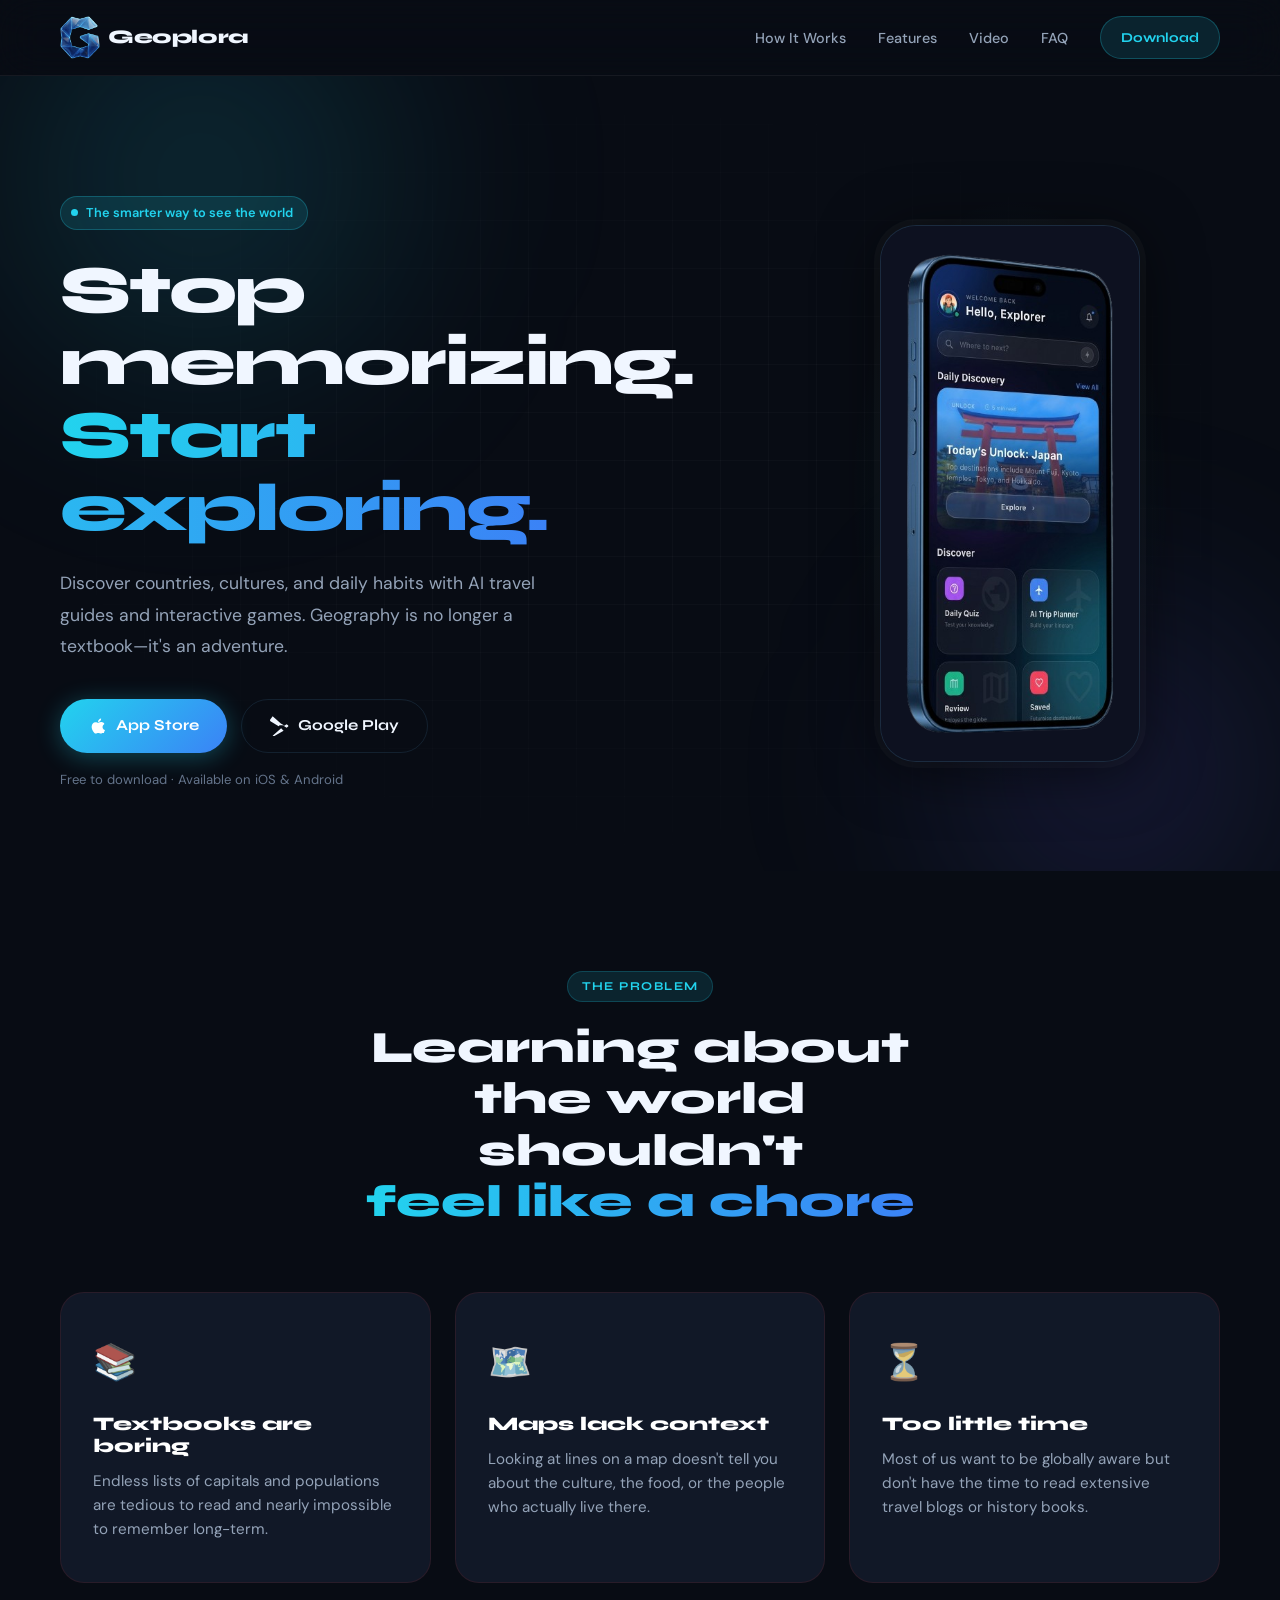
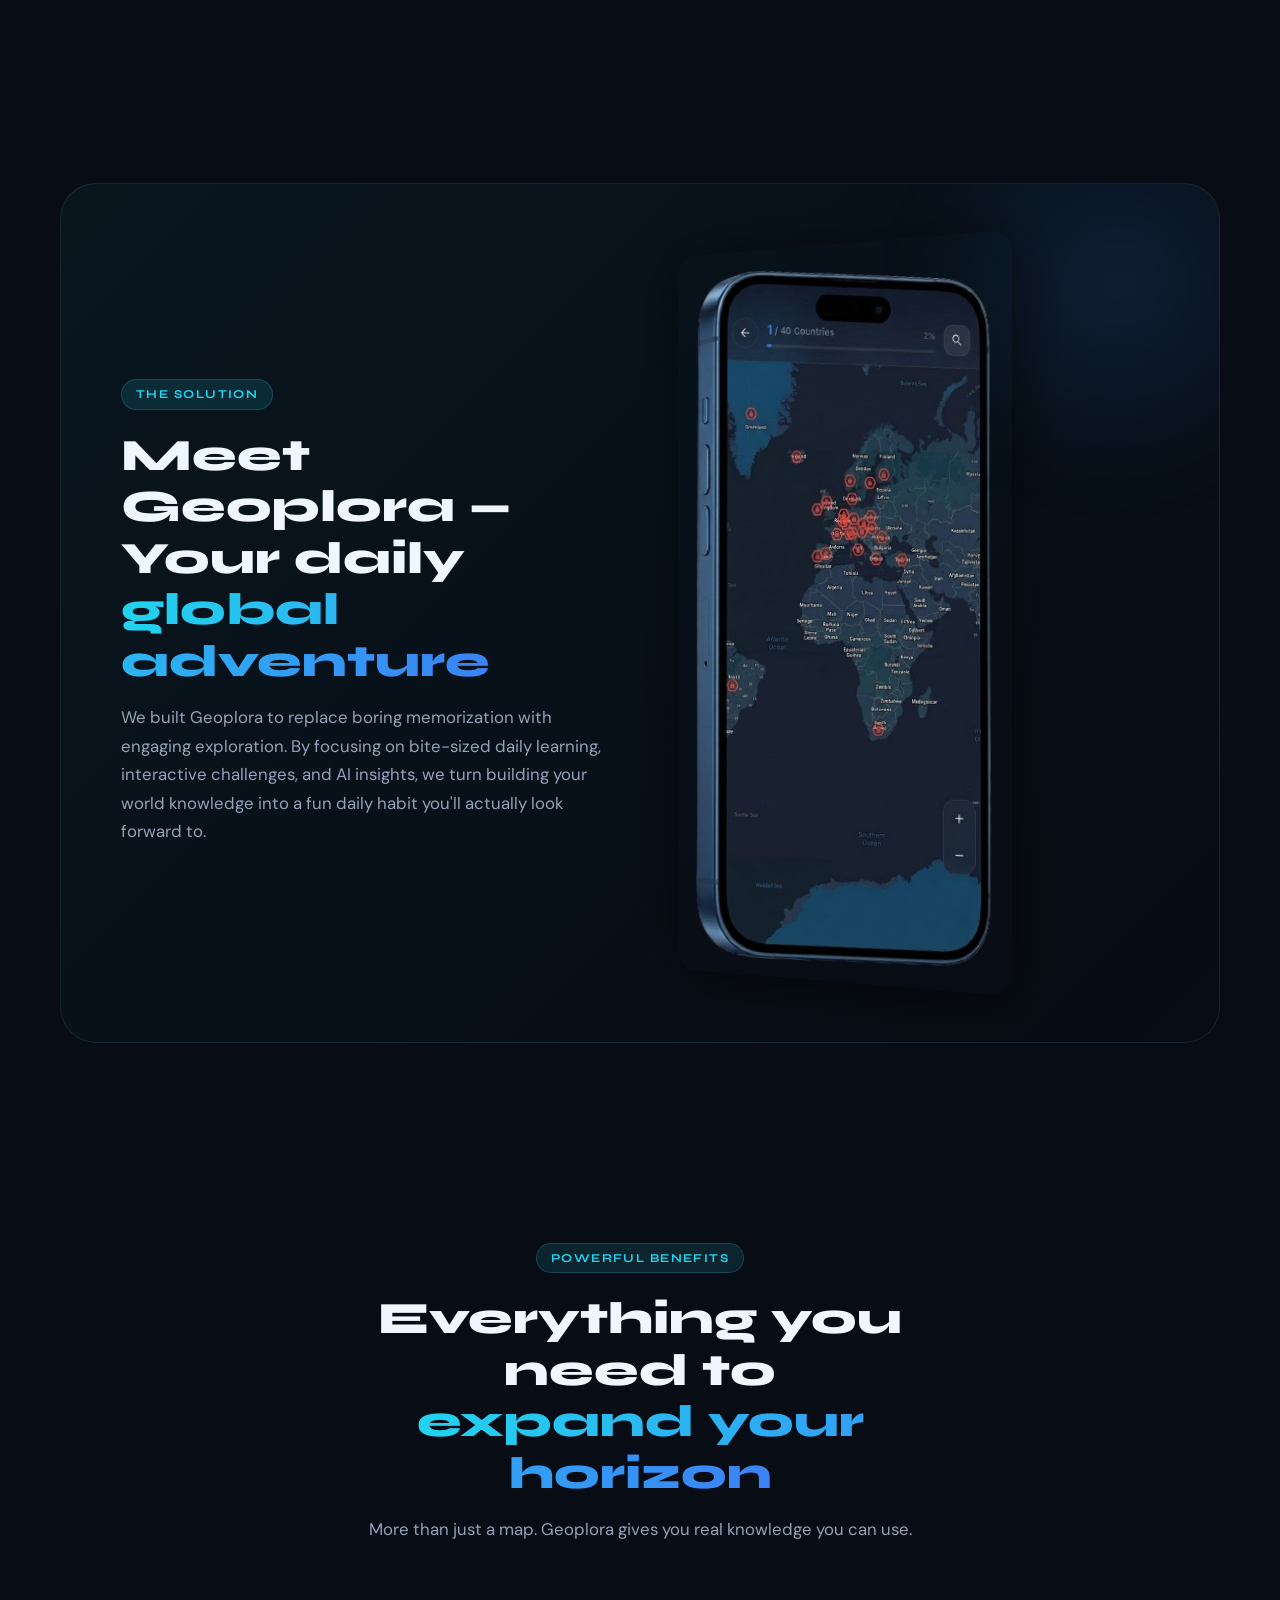
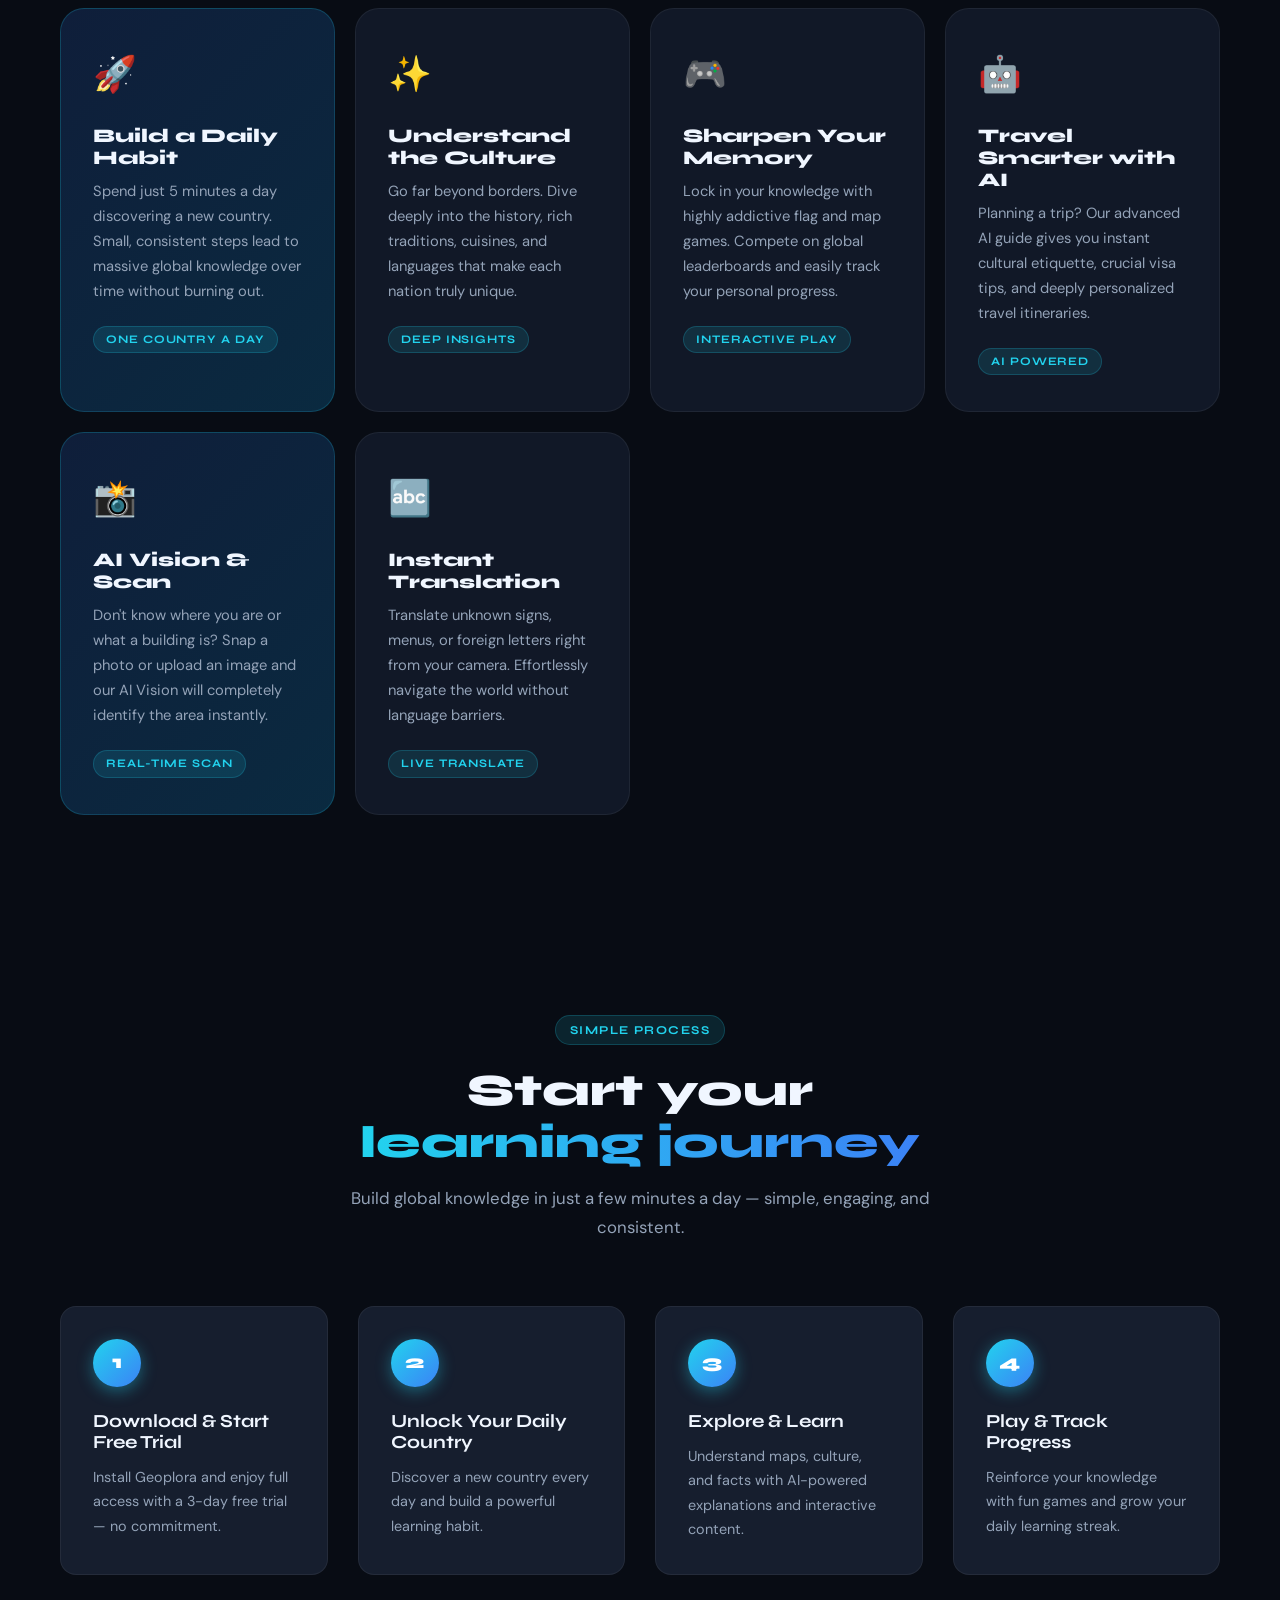
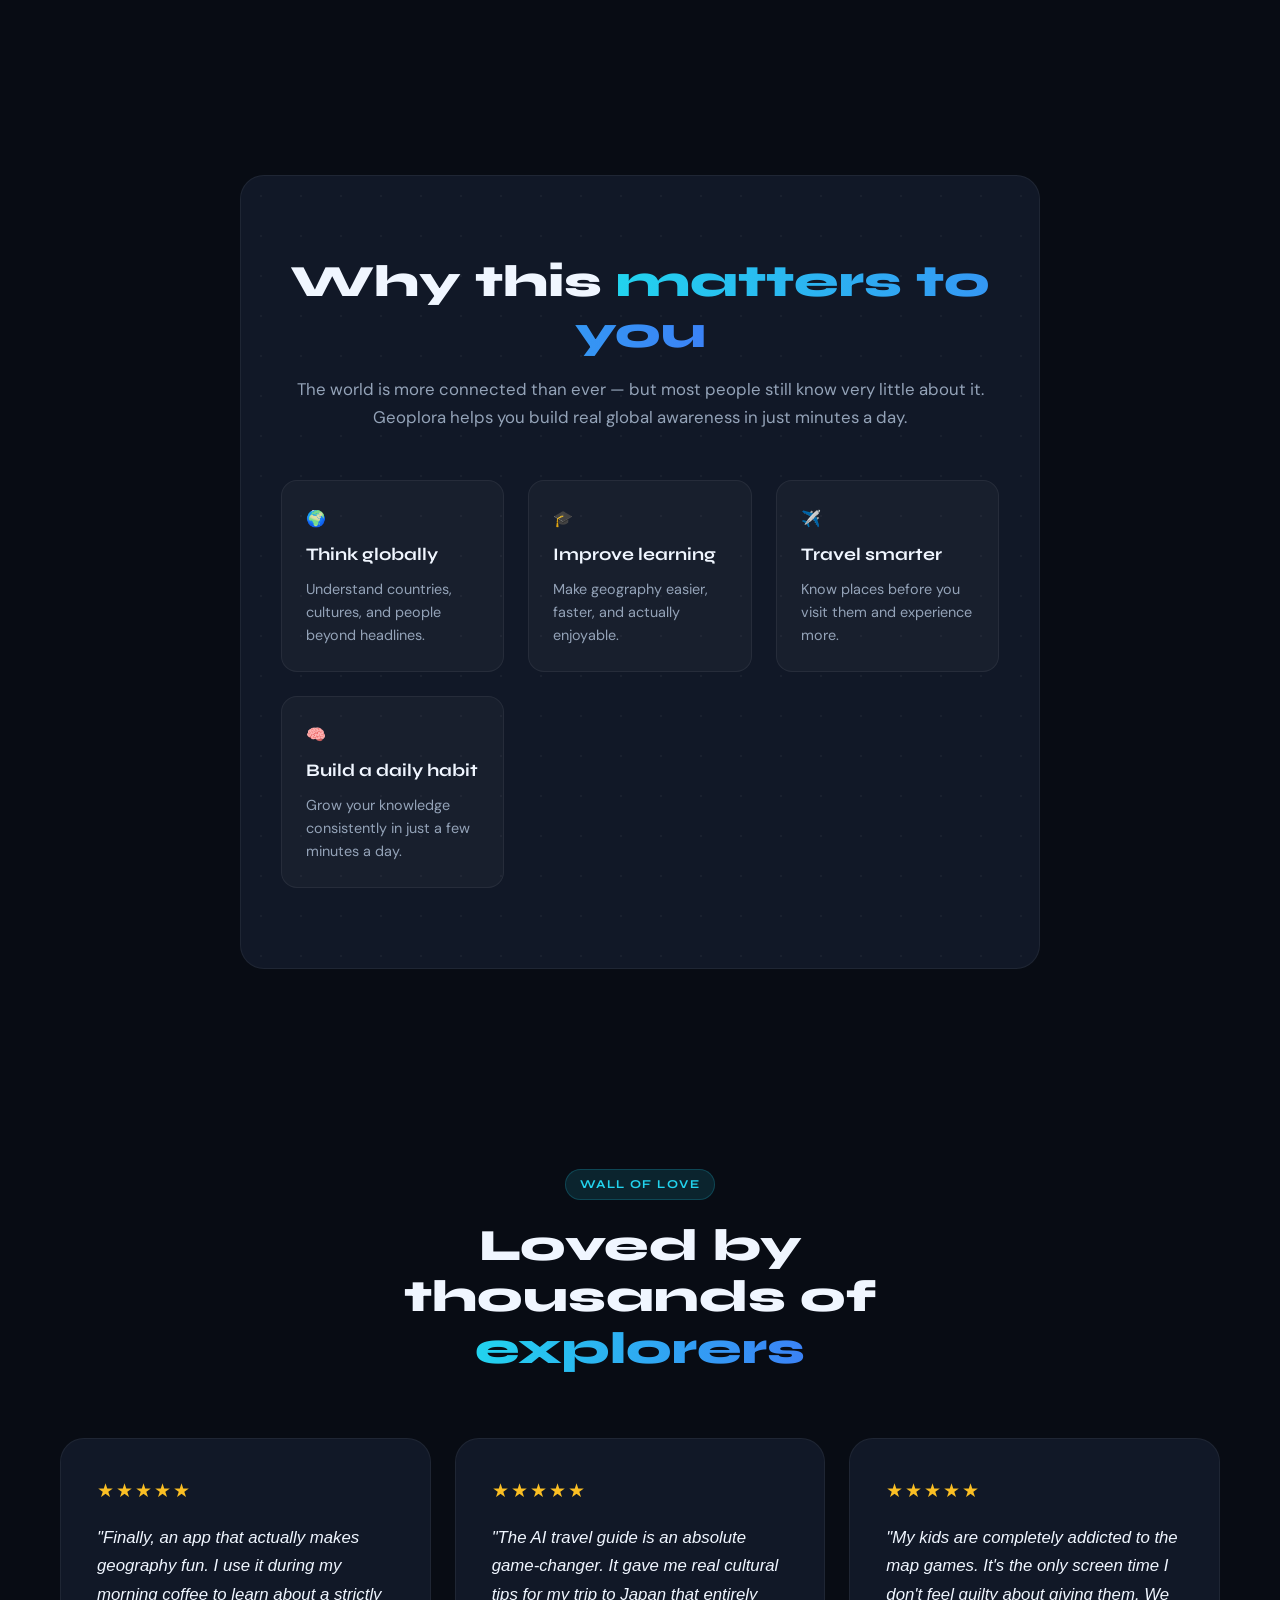
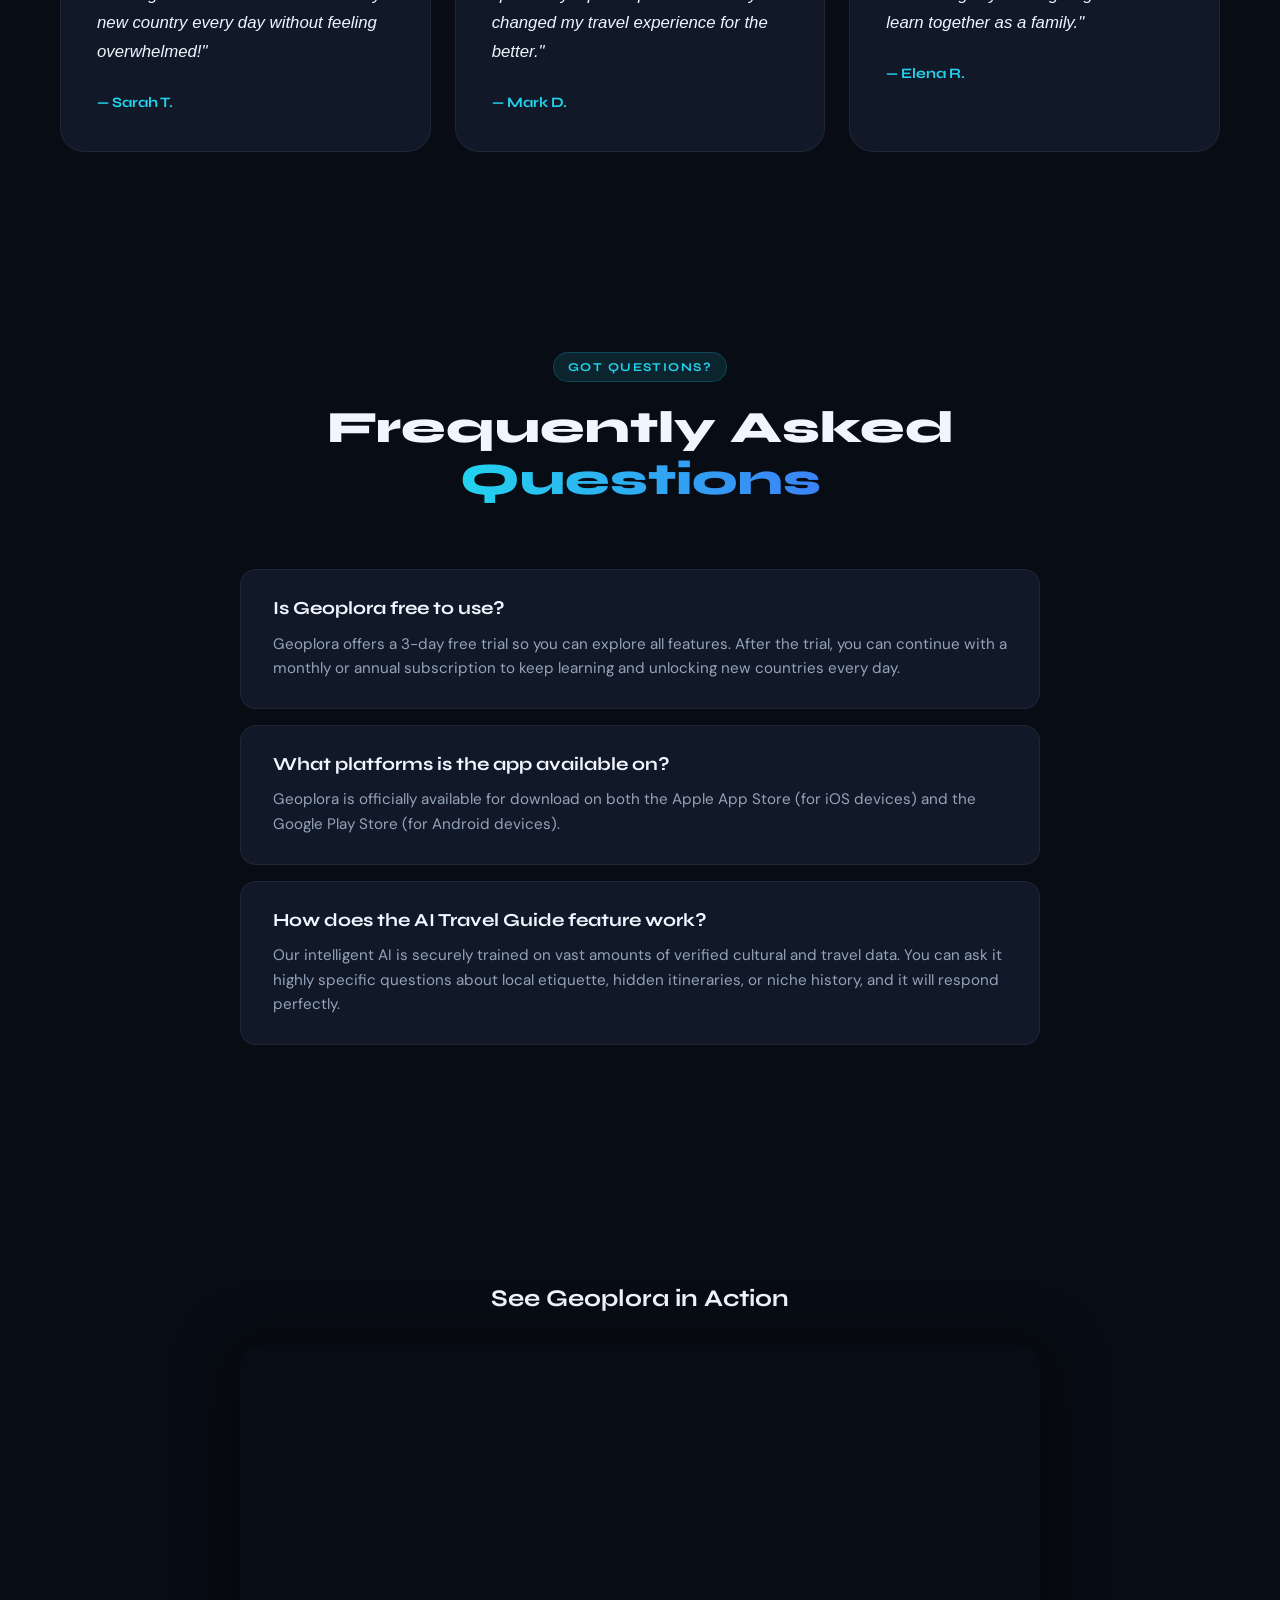
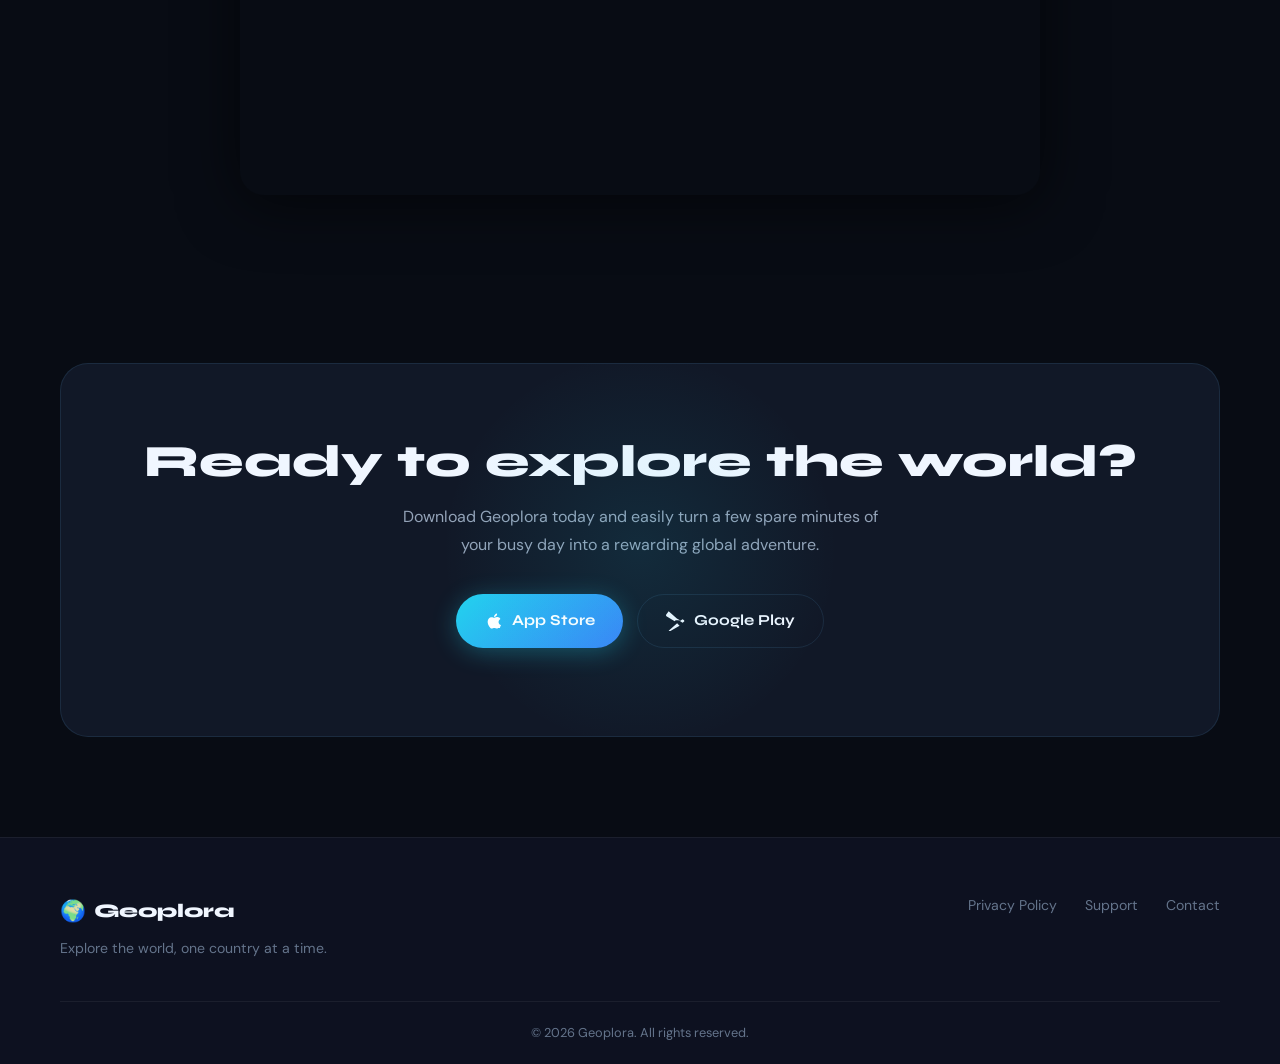
==== commit a150d6da: "updated" ====
--- a/index.html
+++ b/index.html
@@ -6,13 +6,11 @@
     <meta name="viewport" content="width=device-width, initial-scale=1.0" />
     <meta name="description"
         content="Geoplora – Explore countries, cultures, flags, maps, and travel insights with AI-powered guidance and interactive games." />
-    <meta name="keywords"
-        content="geography app, explore countries, travel guide, flags, maps, culture, history, educational app" />
     <meta property="og:title" content="Geoplora – Explore the World Like Never Before" />
     <meta property="og:description"
         content="An educational geography app with AI-powered travel guidance and interactive games." />
     <meta property="og:type" content="website" />
-    <title>Geoplora – Explore the World Like Never Before</title>
+    <title>Geoplora – Master Geography Without the Boredom</title>
     <link rel="stylesheet" href="styles.css" />
     <link rel="preconnect" href="https://fonts.googleapis.com" />
     <link rel="preconnect" href="https://fonts.gstatic.com" crossorigin />
@@ -32,9 +30,10 @@
                 </span> Geoplora
             </a>
             <ul class="nav-links">
+                <li><a href="#how-it-works">How It Works</a></li>
                 <li><a href="#features">Features</a></li>
-                <li><a href="#screenshots">Screenshots</a></li>
-                <li><a href="/support.html">Support</a></li>
+                <li><a href="#video">Video</a></li>
+                <li><a href="#faq">FAQ</a></li>
             </ul>
             <a href="#download" class="btn btn-sm">Download</a>
         </nav>
@@ -42,170 +41,27 @@
 
     <main>
 
-        <!-- HERO -->
+        <!-- 1. HERO SECTION -->
         <section class="hero" id="home">
             <div class="hero-bg-orb orb-1"></div>
             <div class="hero-bg-orb orb-2"></div>
             <div class="hero-grid-overlay"></div>
 
             <div class="container hero-inner">
-
-                <div class="hero-badge">
-                    <span class="badge-dot"></span> Now with AI Travel Guide
-                </div>
-                <h1 class="hero-title">
-                    Explore the World<br />
-                    <span class="gradient-text">Like Never Before</span>
-                </h1>
-                <p class="hero-desc">
-                    Geoplora is the ultimate educational geography app — discover countries, cultures,
-                    flags, maps, and travel insights through interactive games and AI-powered guidance.
-                </p>
-                <div class="hero-actions" id="download">
-                    <a href="#" class="btn btn-primary">
-                        <svg width="20" height="20" viewBox="0 0 24 24" fill="currentColor">
-                            <path
-                                d="M17.05 20.28c-.98.95-2.05.8-3.08.35-1.09-.46-2.09-.48-3.24 0-1.44.62-2.2.44-3.06-.35C2.79 15.25 3.51 7.7 9.05 7.37c1.44.07 2.44.74 3.3.8 1.25-.26 2.44-.98 3.77-.84 1.59.19 2.79.86 3.57 2.16-3.28 1.98-2.72 6.22.74 7.36-.46 1.08-.96 2.14-1.38 3.43zM12.03 7.25c-.15-2.23 1.66-4.07 3.74-4.25.29 2.58-2.34 4.5-3.74 4.25z" />
-                        </svg>
-                        App Store
-                    </a>
-                    <a href="https://play.google.com/store/apps/details?id=com.apptuki.geoplora"
-                        class="btn btn-secondary">
-                        <svg width="20" height="20" viewBox="0 0 24 24" fill="currentColor">
-                            <path
-                                d="M3.18 23.76a2.5 2.5 0 0 0 2.64-.04l10.48-6.05-2.95-2.96-10.17 9.05zm16.7-9.7L16.7 12l3.18-2.06C21.04 10.7 22 11.27 22 12c0 .73-.96 1.3-2.12 2.06zM3.18.24L13.35 9.3 10.4 12.25.54 6.2A1.85 1.85 0 0 1 .5 3.77L3.18.24zm8.12 10.58L4.02 3.93 17.24 11.4l-5.94-.58z" />
-                        </svg>
-                        Google Play
-                    </a>
-                </div>
-                <p class="hero-note">Free to download · Available on iOS & Android</p>
-            </div>
-
-            <div class="hero-visual">
-                <div class="phone-mockup">
-                    <div class="phone-frame">
-                        <div class="phone-screen">
-                            <img src="assets/3d_mockup.png" alt="Geoplora App Mockup" class="phone-screen-img" />
-                        </div>
-                    </div>
-                    <div class="phone-glow"></div>
-                </div>
-            </div>
-        </section>
-
-        <!-- FEATURES -->
-        <section class="features section" id="features">
-            <div class="container">
-                <div class="section-header">
-                    <span class="section-tag">What's Inside</span>
-                    <h2 class="section-title">Everything you need to<br /><span class="gradient-text">master the
-                            globe</span></h2>
-                    <p class="section-desc">From flags to full cultural deep-dives, Geoplora packs the world into your
-                        pocket.</p>
-                </div>
-
-                <div class="features-grid">
-                    <div class="feature-card feature-card--accent">
-                        <div class="feature-icon">🗺️</div>
-                        <h3>Country Explorer</h3>
-                        <p>Dive into detailed profiles for every country — capitals, languages, populations, economies,
-                            and more. Searchable and beautifully presented.</p>
-                        <div class="feature-tag">195+ Countries</div>
-                    </div>
-                    <div class="feature-card">
-                        <div class="feature-icon">🚩</div>
-                        <h3>Flag & Map Games</h3>
-                        <p>Test your geography knowledge with addictive quizzes. Guess the flag, place countries on a
-                            map, and climb global leaderboards.</p>
-                        <div class="feature-tag">12 Game Modes</div>
-                    </div>
-                    <div class="feature-card">
-                        <div class="feature-icon">🤖</div>
-                        <h3>AI Travel Guide</h3>
-                        <p>Get personalised travel recommendations, visa tips, cultural etiquette, and itinerary
-                            suggestions powered by advanced AI.</p>
-                        <div class="feature-tag">AI Powered</div>
-                    </div>
-                    <div class="feature-card">
-                        <div class="feature-icon">🏛️</div>
-                        <h3>Culture & History</h3>
-                        <p>Explore traditions, festivals, cuisines, and historical timelines for cultures around the
-                            world. Learn before you travel.</p>
-                        <div class="feature-tag">Rich Content</div>
-                    </div>
-                </div>
-            </div>
-        </section>
-
-        <!-- SCREENSHOTS -->
-        <section class="screenshots section" id="screenshots">
-            <div class="container">
-                <div class="section-header">
-                    <span class="section-tag">App Preview</span>
-                    <h2 class="section-title">See it in <span class="gradient-text">action</span></h2>
-                    <p class="section-desc">A beautiful, intuitive interface designed for curious explorers of all ages.
+                <div class="hero-content">
+                    <div class="hero-badge">
+                        <span class="badge-dot"></span> The smarter way to see the world
+                    </div>
+                    <h1 class="hero-title">
+                        Stop memorizing.<br />
+                        <span class="gradient-text">Start exploring.</span>
+                    </h1>
+                    <p class="hero-desc">
+                        Discover countries, cultures, and daily habits with AI travel guides and interactive games.
+                        Geography is no longer a textbook—it's an adventure.
                     </p>
-                </div>
-
-                <div class="screenshots-row">
-                    <div class="screenshot-card">
-                        <div class="screenshot-placeholder ss-blue">
-                            <img src="assets/map_screen.png" alt="World Map View" height="300px">
-                            <div class="ss-label">World Map</div>
-                            <div class="ss-sublabel">Interactive country profiles</div>
-                        </div>
-                    </div>
-                    <div class="screenshot-card screenshot-card--tall">
-                        <div class="screenshot-placeholder ss-teal">
-                            <img src="assets/game_screen.png" alt="Game Screen" height="300px">
-                            <div class="ss-label">Map Quiz</div>
-                            <div class="ss-sublabel">Fast-paced geography games</div>
-                        </div>
-                    </div>
-                    <div class="screenshot-card">
-                        <div class="screenshot-placeholder ss-indigo">
-                            <img src="assets/ai_screen.png" alt="AI Travel Guide Screen" height="300px">
-                            <div class="ss-label">AI Travel Guide</div>
-                            <div class="ss-sublabel">Smart, personalised recommendations</div>
-                        </div>
-                    </div>
-                </div>
-            </div>
-        </section>
-
-        <!-- STATS -->
-        <section class="stats section">
-            <div class="container">
-                <div class="stats-grid">
-                    <div class="stat-item">
-                        <span class="stat-num">40<span class="stat-plus">+</span></span>
-                        <span class="stat-label">Countries Covered</span>
-                    </div>
-                    <div class="stat-item">
-                        <span class="stat-num">5<span class="stat-plus">K+</span></span>
-                        <span class="stat-label">Active Explorers</span>
-                    </div>
-                    <div class="stat-item">
-                        <span class="stat-num">4.9<span class="stat-plus">★</span></span>
-                        <span class="stat-label">App Store Rating</span>
-                    </div>
-                    <div class="stat-item">
-                        <span class="stat-num">3<span class="stat-plus">+</span></span>
-                        <span class="stat-label">Game Modes</span>
-                    </div>
-                </div>
-            </div>
-        </section>
-
-        <!-- CTA -->
-        <section class="cta section">
-            <div class="container">
-                <div class="cta-card">
-                    <div class="cta-orb"></div>
-                    <h2>Ready to explore the world?</h2>
-                    <p>Download Geoplora free today and start your journey through cultures, history, and geography.</p>
-                    <div class="hero-actions">
-                        <a href="#" class="btn btn-primary">
+                    <div class="hero-actions" id="download">
+                        <a href="https://apps.apple.com/lk/app/geoplora/id6760740626" class="btn btn-primary">
                             <svg width="20" height="20" viewBox="0 0 24 24" fill="currentColor">
                                 <path
                                     d="M17.05 20.28c-.98.95-2.05.8-3.08.35-1.09-.46-2.09-.48-3.24 0-1.44.62-2.2.44-3.06-.35C2.79 15.25 3.51 7.7 9.05 7.37c1.44.07 2.44.74 3.3.8 1.25-.26 2.44-.98 3.77-.84 1.59.19 2.79.86 3.57 2.16-3.28 1.98-2.72 6.22.74 7.36-.46 1.08-.96 2.14-1.38 3.43zM12.03 7.25c-.15-2.23 1.66-4.07 3.74-4.25.29 2.58-2.34 4.5-3.74 4.25z" />
@@ -221,6 +77,315 @@
                             Google Play
                         </a>
                     </div>
+                    <p class="hero-note">Free to download · Available on iOS & Android</p>
+                </div>
+
+                <div class="hero-visual">
+                    <div class="phone-mockup">
+                        <div class="phone-frame">
+                            <div class="phone-screen">
+                                <img src="assets/3d_mockup.png" alt="Geoplora App Mockup" class="phone-screen-img" />
+                            </div>
+                        </div>
+                        <div class="phone-glow"></div>
+                    </div>
+                </div>
+            </div>
+        </section>
+
+
+
+        <!-- 2. PROBLEM SECTION -->
+        <section class="problem section" id="problem">
+            <div class="container">
+                <div class="section-header">
+                    <span class="section-tag">The Problem</span>
+                    <h2 class="section-title">Learning about the world shouldn't <br /><span class="gradient-text">feel
+                            like a chore</span></h2>
+                </div>
+                <div class="problem-grid">
+                    <div class="problem-card">
+                        <div class="problem-icon">📚</div>
+                        <h3>Textbooks are boring</h3>
+                        <p>Endless lists of capitals and populations are tedious to read and nearly impossible to
+                            remember long-term.</p>
+                    </div>
+                    <div class="problem-card">
+                        <div class="problem-icon">🗺️</div>
+                        <h3>Maps lack context</h3>
+                        <p>Looking at lines on a map doesn't tell you about the culture, the food, or the people who
+                            actually live there.</p>
+                    </div>
+                    <div class="problem-card">
+                        <div class="problem-icon">⏳</div>
+                        <h3>Too little time</h3>
+                        <p>Most of us want to be globally aware but don't have the time to read extensive travel blogs
+                            or history books.</p>
+                    </div>
+                </div>
+            </div>
+        </section>
+
+        <!-- 3. SOLUTION SECTION -->
+        <section class="solution section" id="solution">
+            <div class="container solution-inner">
+                <div class="solution-content">
+                    <span class="section-tag">The Solution</span>
+                    <h2 class="section-title">Meet Geoplora — Your daily <span class="gradient-text">global
+                            adventure</span></h2>
+                    <p class="section-desc">
+                        We built Geoplora to replace boring memorization with engaging exploration. By focusing on
+                        bite-sized daily learning, interactive challenges, and AI insights, we turn building your world
+                        knowledge into a fun daily habit you'll actually look forward to.
+                    </p>
+                </div>
+                <div class="solution-visual">
+                    <img src="assets/map_screen.png" alt="Geoplora App Map Screen" class="solution-img" />
+                </div>
+            </div>
+        </section>
+
+        <!-- 4. FEATURES SECTION (BENEFITS) -->
+        <section class="features section" id="features">
+            <div class="container">
+                <div class="section-header">
+                    <span class="section-tag">Powerful Benefits</span>
+                    <h2 class="section-title">Everything you need to <br /><span class="gradient-text">expand your
+                            horizon</span></h2>
+                    <p class="section-desc">More than just a map. Geoplora gives you real knowledge you can use.</p>
+                </div>
+
+                <div class="features-grid">
+                    <div class="feature-card feature-card--accent">
+                        <div class="feature-icon">🚀</div>
+                        <h3>Build a Daily Habit</h3>
+                        <p>Spend just 5 minutes a day discovering a new country. Small, consistent steps lead to massive
+                            global knowledge over time without burning out.</p>
+                        <div class="feature-tag">One Country A Day</div>
+                    </div>
+                    <div class="feature-card">
+                        <div class="feature-icon">✨</div>
+                        <h3>Understand the Culture</h3>
+                        <p>Go far beyond borders. Dive deeply into the history, rich traditions, cuisines, and languages
+                            that make each nation truly unique.</p>
+                        <div class="feature-tag">Deep Insights</div>
+                    </div>
+                    <div class="feature-card">
+                        <div class="feature-icon">🎮</div>
+                        <h3>Sharpen Your Memory</h3>
+                        <p>Lock in your knowledge with highly addictive flag and map games. Compete on global
+                            leaderboards and easily track your personal progress.</p>
+                        <div class="feature-tag">Interactive Play</div>
+                    </div>
+                    <div class="feature-card">
+                        <div class="feature-icon">🤖</div>
+                        <h3>Travel Smarter with AI</h3>
+                        <p>Planning a trip? Our advanced AI guide gives you instant cultural etiquette, crucial visa
+                            tips, and deeply personalized travel itineraries.</p>
+                        <div class="feature-tag">AI Powered</div>
+                    </div>
+                    <div class="feature-card feature-card--accent">
+                        <div class="feature-icon">📸</div>
+                        <h3>AI Vision & Scan</h3>
+                        <p>Don't know where you are or what a building is? Snap a photo or upload an image and our AI Vision will completely identify the area instantly.</p>
+                        <div class="feature-tag">Real-Time Scan</div>
+                    </div>
+                    <div class="feature-card">
+                        <div class="feature-icon">🔤</div>
+                        <h3>Instant Translation</h3>
+                        <p>Translate unknown signs, menus, or foreign letters right from your camera. Effortlessly navigate the world without language barriers.</p>
+                        <div class="feature-tag">Live Translate</div>
+                    </div>
+                </div>
+            </div>
+        </section>
+
+        <!-- 5. HOW IT WORKS -->
+        <section class="how-it-works section" id="how-it-works">
+            <div class="container">
+                <div class="section-header">
+                    <span class="section-tag">Simple Process</span>
+                    <h2 class="section-title">Start your <br /><span class="gradient-text">learning journey</span></h2>
+                    <p class="section-desc">
+                        Build global knowledge in just a few minutes a day — simple, engaging, and consistent.
+                    </p>
+                </div>
+
+                <div class="steps-grid">
+
+                    <div class="step-card">
+                        <div class="step-number">1</div>
+                        <h3>Download & Start Free Trial</h3>
+                        <p>Install Geoplora and enjoy full access with a 3-day free trial — no commitment.</p>
+                    </div>
+
+                    <div class="step-card">
+                        <div class="step-number">2</div>
+                        <h3>Unlock Your Daily Country</h3>
+                        <p>Discover a new country every day and build a powerful learning habit.</p>
+                    </div>
+
+                    <div class="step-card">
+                        <div class="step-number">3</div>
+                        <h3>Explore & Learn</h3>
+                        <p>Understand maps, culture, and facts with AI-powered explanations and interactive content.</p>
+                    </div>
+
+                    <div class="step-card">
+                        <div class="step-number">4</div>
+                        <h3>Play & Track Progress</h3>
+                        <p>Reinforce your knowledge with fun games and grow your daily learning streak.</p>
+                    </div>
+
+                </div>
+            </div>
+        </section>
+
+        <!-- 6. WHY IT MATTERS -->
+        <section class="why-matters section" id="why">
+            <div class="container why-inner">
+
+                <div class="why-content">
+                    <h2 class="section-title">
+                        Why this <span class="gradient-text">matters to you</span>
+                    </h2>
+
+                    <p class="section-desc">
+                        The world is more connected than ever — but most people still know very little about it.
+                        Geoplora helps you build real global awareness in just minutes a day.
+                    </p>
+                </div>
+
+                <div class="why-grid">
+
+                    <div class="why-item">
+                        🌍 <strong>Think globally</strong>
+                        <p>Understand countries, cultures, and people beyond headlines.</p>
+                    </div>
+
+                    <div class="why-item">
+                        🎓 <strong>Improve learning</strong>
+                        <p>Make geography easier, faster, and actually enjoyable.</p>
+                    </div>
+
+                    <div class="why-item">
+                        ✈️ <strong>Travel smarter</strong>
+                        <p>Know places before you visit them and experience more.</p>
+                    </div>
+
+                    <div class="why-item">
+                        🧠 <strong>Build a daily habit</strong>
+                        <p>Grow your knowledge consistently in just a few minutes a day.</p>
+                    </div>
+
+                </div>
+
+            </div>
+        </section>
+
+        <!-- 7. SOCIAL PROOF -->
+        <section class="testimonials section" id="testimonials">
+            <div class="container">
+                <div class="section-header">
+                    <span class="section-tag">Wall of Love</span>
+                    <h2 class="section-title">Loved by thousands of <br /><span class="gradient-text">explorers</span>
+                    </h2>
+                </div>
+                <div class="testimonials-grid">
+                    <div class="testimonial-card">
+                        <div class="stars">★★★★★</div>
+                        <p>"Finally, an app that actually makes geography fun. I use it during my morning coffee to
+                            learn about a strictly new country every day without feeling overwhelmed!"</p>
+                        <div class="author">— Sarah T.</div>
+                    </div>
+                    <div class="testimonial-card">
+                        <div class="stars">★★★★★</div>
+                        <p>"The AI travel guide is an absolute game-changer. It gave me real cultural tips for my trip
+                            to Japan that entirely changed my travel experience for the better."</p>
+                        <div class="author">— Mark D.</div>
+                    </div>
+                    <div class="testimonial-card">
+                        <div class="stars">★★★★★</div>
+                        <p>"My kids are completely addicted to the map games. It's the only screen time I don't feel
+                            guilty about giving them. We learn together as a family."</p>
+                        <div class="author">— Elena R.</div>
+                    </div>
+                </div>
+            </div>
+        </section>
+
+        <!-- 9. FAQ SECTION -->
+        <section class="faq section" id="faq">
+            <div class="container">
+                <div class="section-header">
+                    <span class="section-tag">Got Questions?</span>
+                    <h2 class="section-title">Frequently Asked <span class="gradient-text">Questions</span></h2>
+                </div>
+                <div class="faq-list">
+                    <div class="faq-item">
+                        <h3>Is Geoplora free to use?</h3>
+                        <p>
+                            Geoplora offers a 3-day free trial so you can explore all features.
+                            After the trial, you can continue with a monthly or annual subscription
+                            to keep learning and unlocking new countries every day.
+                        </p>
+                    </div>
+                    <div class="faq-item">
+                        <h3>What platforms is the app available on?</h3>
+                        <p>Geoplora is officially available for download on both the Apple App Store (for iOS devices)
+                            and the Google Play Store (for Android devices).</p>
+                    </div>
+                    <div class="faq-item">
+                        <h3>How does the AI Travel Guide feature work?</h3>
+                        <p>Our intelligent AI is securely trained on vast amounts of verified cultural and travel data.
+                            You can ask it highly specific questions about local etiquette, hidden itineraries, or niche
+                            history, and it will respond perfectly.</p>
+                    </div>
+                </div>
+            </div>
+        </section>
+        <!-- video -->
+        <section class="section" id="video">
+            <div class="container">
+                <div class="video-outer">
+                    <h2 style="text-align:center; margin-bottom: 32px;">See Geoplora in Action</h2>
+
+                    <div class="video-container">
+                        <iframe width="560" height="315"
+                            src="https://www.youtube.com/embed/lx995Pxcz-s?si=fguGQg79GTbXwokO"
+                            title="YouTube video player" frameborder="0"
+                            allow="accelerometer; autoplay; clipboard-write; encrypted-media; gyroscope; picture-in-picture; web-share"
+                            referrerpolicy="strict-origin-when-cross-origin" allowfullscreen></iframe>
+                    </div>
+
+                </div>
+            </div>
+        </section>
+        <!-- 8. CALL-TO-ACTION (REPEATED) -->
+        <section class="cta section">
+            <div class="container">
+                <div class="cta-card">
+                    <div class="cta-orb"></div>
+                    <h2>Ready to explore the world?</h2>
+                    <p>Download Geoplora today and easily turn a few spare minutes of your busy day into a rewarding
+                        global adventure.</p>
+                    <div class="hero-actions">
+                        <a href="https://apps.apple.com/lk/app/geoplora/id6760740626" class="btn btn-primary">
+                            <svg width="20" height="20" viewBox="0 0 24 24" fill="currentColor">
+                                <path
+                                    d="M17.05 20.28c-.98.95-2.05.8-3.08.35-1.09-.46-2.09-.48-3.24 0-1.44.62-2.2.44-3.06-.35C2.79 15.25 3.51 7.7 9.05 7.37c1.44.07 2.44.74 3.3.8 1.25-.26 2.44-.98 3.77-.84 1.59.19 2.79.86 3.57 2.16-3.28 1.98-2.72 6.22.74 7.36-.46 1.08-.96 2.14-1.38 3.43zM12.03 7.25c-.15-2.23 1.66-4.07 3.74-4.25.29 2.58-2.34 4.5-3.74 4.25z" />
+                            </svg>
+                            App Store
+                        </a>
+                        <a href="https://play.google.com/store/apps/details?id=com.apptuki.geoplora"
+                            class="btn btn-secondary">
+                            <svg width="20" height="20" viewBox="0 0 24 24" fill="currentColor">
+                                <path
+                                    d="M3.18 23.76a2.5 2.5 0 0 0 2.64-.04l10.48-6.05-2.95-2.96-10.17 9.05zm16.7-9.7L16.7 12l3.18-2.06C21.04 10.7 22 11.27 22 12c0 .73-.96 1.3-2.12 2.06zM3.18.24L13.35 9.3 10.4 12.25.54 6.2A1.85 1.85 0 0 1 .5 3.77L3.18.24zm8.12 10.58L4.02 3.93 17.24 11.4l-5.94-.58z" />
+                            </svg>
+                            Google Play
+                        </a>
+                    </div>
                 </div>
             </div>
         </section>
@@ -231,7 +396,7 @@
     <footer class="footer">
         <div class="container footer-inner">
             <div class="footer-brand">
-                <a href="index.html" class="nav-logo">
+                <a href="/" class="nav-logo">
                     <span class="logo-globe">🌍</span> Geoplora
                 </a>
                 <p>Explore the world, one country at a time.</p>
--- a/styles.css
+++ b/styles.css
@@ -5,37 +5,47 @@
 
 /* ---------- TOKENS ---------- */
 :root {
-  --bg:         #080c14;
-  --bg-2:       #0d1120;
-  --bg-card:    #111827;
-  --bg-card-2:  #161e2e;
-  --border:     rgba(99,179,237,0.12);
-  --border-2:   rgba(255,255,255,0.06);
-
-  --cyan:       #22d3ee;
-  --cyan-dim:   rgba(34,211,238,0.12);
-  --blue:       #3b82f6;
-  --blue-dim:   rgba(59,130,246,0.12);
-  --indigo:     #6366f1;
-
-  --text-1:     #f0f6ff;
-  --text-2:     #94a3b8;
-  --text-3:     #64748b;
-
-  --radius:     16px;
-  --radius-sm:  10px;
-  --radius-lg:  24px;
-
-  --shadow:     0 4px 32px rgba(0,0,0,0.45);
-  --shadow-lg:  0 8px 60px rgba(0,0,0,0.6);
-
-  --font-head:  'Syne', sans-serif;
-  --font-body:  'DM Sans', sans-serif;
+  --bg: #080c14;
+  --bg-2: #0d1120;
+  --bg-card: #111827;
+  --bg-card-2: #161e2e;
+  --border: rgba(99, 179, 237, 0.12);
+  --border-2: rgba(255, 255, 255, 0.06);
+
+  --cyan: #22d3ee;
+  --cyan-dim: rgba(34, 211, 238, 0.12);
+  --blue: #3b82f6;
+  --blue-dim: rgba(59, 130, 246, 0.12);
+  --indigo: #6366f1;
+
+  --text-1: #f0f6ff;
+  --text-2: #94a3b8;
+  --text-3: #64748b;
+
+  --radius: 16px;
+  --radius-sm: 10px;
+  --radius-lg: 24px;
+
+  --shadow: 0 4px 32px rgba(0, 0, 0, 0.45);
+  --shadow-lg: 0 8px 60px rgba(0, 0, 0, 0.6);
+
+  --font-head: 'Syne', sans-serif;
+  --font-body: 'DM Sans', sans-serif;
 }
 
 /* ---------- RESET ---------- */
-*, *::before, *::after { box-sizing: border-box; margin: 0; padding: 0; }
-html { scroll-behavior: smooth; }
+*,
+*::before,
+*::after {
+  box-sizing: border-box;
+  margin: 0;
+  padding: 0;
+}
+
+html {
+  scroll-behavior: smooth;
+}
+
 body {
   background: var(--bg);
   color: var(--text-2);
@@ -44,9 +54,20 @@
   line-height: 1.7;
   overflow-x: hidden;
 }
-a { color: inherit; text-decoration: none; }
-ul { list-style: none; }
-img { display: block; max-width: 100%; }
+
+a {
+  color: inherit;
+  text-decoration: none;
+}
+
+ul {
+  list-style: none;
+}
+
+img {
+  display: block;
+  max-width: 100%;
+}
 
 /* ---------- CONTAINER ---------- */
 .container {
@@ -55,11 +76,16 @@
 }
 
 /* ---------- TYPOGRAPHY ---------- */
-h1, h2, h3, h4, h5 {
+h1,
+h2,
+h3,
+h4,
+h5 {
   font-family: var(--font-head);
   color: var(--text-1);
   line-height: 1.15;
 }
+
 .gradient-text {
   background: linear-gradient(90deg, var(--cyan) 0%, var(--blue) 100%);
   -webkit-background-clip: text;
@@ -68,14 +94,16 @@
 }
 
 /* ---------- SECTION ---------- */
-.section { padding: 100px 0; }
-
-/* ---------- SECTION HEADER ---------- */
+.section {
+  padding: 100px 0;
+}
+
 .section-header {
   text-align: center;
   max-width: 640px;
   margin: 0 auto 64px;
 }
+
 .section-tag {
   display: inline-block;
   font-family: var(--font-head);
@@ -85,17 +113,22 @@
   text-transform: uppercase;
   color: var(--cyan);
   background: var(--cyan-dim);
-  border: 1px solid rgba(34,211,238,0.2);
+  border: 1px solid rgba(34, 211, 238, 0.2);
   padding: 4px 14px;
   border-radius: 999px;
   margin-bottom: 20px;
 }
+
 .section-title {
   font-size: clamp(1.9rem, 4vw, 2.8rem);
   font-weight: 800;
   margin-bottom: 16px;
 }
-.section-desc { color: var(--text-2); font-size: 1.05rem; }
+
+.section-desc {
+  color: var(--text-2);
+  font-size: 1.05rem;
+}
 
 /* ---------- BUTTONS ---------- */
 .btn {
@@ -112,20 +145,27 @@
   border: none;
   white-space: nowrap;
 }
-.btn:hover { transform: translateY(-2px); }
+
+.btn:hover {
+  transform: translateY(-2px);
+}
 
 .btn-primary {
   background: linear-gradient(135deg, var(--cyan) 0%, var(--blue) 100%);
   color: #fff;
-  box-shadow: 0 4px 24px rgba(34,211,238,0.3);
-}
-.btn-primary:hover { box-shadow: 0 6px 32px rgba(34,211,238,0.5); }
+  box-shadow: 0 4px 24px rgba(34, 211, 238, 0.3);
+}
+
+.btn-primary:hover {
+  box-shadow: 0 6px 32px rgba(34, 211, 238, 0.5);
+}
 
 .btn-secondary {
   background: transparent;
   color: var(--text-1);
   border: 1.5px solid var(--border);
 }
+
 .btn-secondary:hover {
   border-color: var(--cyan);
   color: var(--cyan);
@@ -137,8 +177,9 @@
   font-size: 0.85rem;
   background: var(--cyan-dim);
   color: var(--cyan);
-  border: 1px solid rgba(34,211,238,0.25);
-}
+  border: 1px solid rgba(34, 211, 238, 0.25);
+}
+
 .btn-sm:hover {
   background: var(--cyan);
   color: #000;
@@ -154,14 +195,16 @@
   backdrop-filter: blur(20px);
   -webkit-backdrop-filter: blur(20px);
   border-bottom: 1px solid var(--border-2);
-  background: rgba(8,12,20,0.75);
-}
+  background: rgba(8, 12, 20, 0.75);
+}
+
 .nav {
   display: flex;
   align-items: center;
   gap: 32px;
   padding: 16px 0;
 }
+
 .nav-logo {
   font-family: var(--font-head);
   font-size: 1.2rem;
@@ -173,18 +216,26 @@
   margin-right: auto;
   letter-spacing: -0.02em;
 }
-.logo-globe { font-size: 1.3rem; }
+
+.logo-globe {
+  font-size: 1.3rem;
+}
+
 .nav-links {
   display: flex;
   gap: 32px;
 }
+
 .nav-links a {
   font-size: 0.9rem;
   font-weight: 500;
   color: var(--text-2);
   transition: color 0.2s;
 }
-.nav-links a:hover { color: var(--cyan); }
+
+.nav-links a:hover {
+  color: var(--cyan);
+}
 
 /* ============================================================
    HERO
@@ -197,6 +248,7 @@
   flex-direction: column;
   align-items: center;
 }
+
 .hero-inner {
   display: grid;
   grid-template-columns: 1fr 420px;
@@ -206,28 +258,35 @@
   z-index: 2;
 }
 
-/* orb backgrounds */
 .hero-bg-orb {
   position: absolute;
   border-radius: 50%;
   filter: blur(90px);
   pointer-events: none;
 }
+
 .orb-1 {
-  width: 600px; height: 600px;
-  top: -200px; left: -100px;
-  background: radial-gradient(circle, rgba(34,211,238,0.18) 0%, transparent 70%);
-}
+  width: 600px;
+  height: 600px;
+  top: -200px;
+  left: -100px;
+  background: radial-gradient(circle, rgba(34, 211, 238, 0.18) 0%, transparent 70%);
+}
+
 .orb-2 {
-  width: 500px; height: 500px;
-  bottom: -150px; right: -80px;
-  background: radial-gradient(circle, rgba(99,102,241,0.2) 0%, transparent 70%);
-}
+  width: 500px;
+  height: 500px;
+  bottom: -150px;
+  right: -80px;
+  background: radial-gradient(circle, rgba(99, 102, 241, 0.2) 0%, transparent 70%);
+}
+
 .hero-grid-overlay {
-  position: absolute; inset: 0;
+  position: absolute;
+  inset: 0;
   background-image:
-    linear-gradient(rgba(255,255,255,0.025) 1px, transparent 1px),
-    linear-gradient(90deg, rgba(255,255,255,0.025) 1px, transparent 1px);
+    linear-gradient(rgba(255, 255, 255, 0.025) 1px, transparent 1px),
+    linear-gradient(90deg, rgba(255, 255, 255, 0.025) 1px, transparent 1px);
   background-size: 48px 48px;
   pointer-events: none;
   mask-image: radial-gradient(ellipse at 50% 50%, black 30%, transparent 75%);
@@ -241,20 +300,32 @@
   font-weight: 600;
   color: var(--cyan);
   background: var(--cyan-dim);
-  border: 1px solid rgba(34,211,238,0.25);
+  border: 1px solid rgba(34, 211, 238, 0.25);
   padding: 5px 14px 5px 10px;
   border-radius: 999px;
   margin-bottom: 24px;
 }
+
 .badge-dot {
-  width: 7px; height: 7px;
+  width: 7px;
+  height: 7px;
   border-radius: 50%;
   background: var(--cyan);
   animation: pulse-dot 2s infinite;
 }
+
 @keyframes pulse-dot {
-  0%, 100% { opacity: 1; transform: scale(1); }
-  50% { opacity: 0.5; transform: scale(0.7); }
+
+  0%,
+  100% {
+    opacity: 1;
+    transform: scale(1);
+  }
+
+  50% {
+    opacity: 0.5;
+    transform: scale(0.7);
+  }
 }
 
 .hero-title {
@@ -264,6 +335,7 @@
   line-height: 1.08;
   margin-bottom: 24px;
 }
+
 .hero-desc {
   font-size: 1.1rem;
   color: var(--text-2);
@@ -271,119 +343,150 @@
   margin-bottom: 36px;
   line-height: 1.8;
 }
+
 .hero-actions {
   display: flex;
   gap: 14px;
   flex-wrap: wrap;
   margin-bottom: 16px;
 }
+
 .hero-note {
   font-size: 0.82rem;
   color: var(--text-3);
 }
 
-/* --- Phone Mockup --- */
 .hero-visual {
   display: flex;
   justify-content: center;
   align-items: center;
   position: relative;
 }
-.phone-mockup { position: relative; }
+
+.phone-mockup {
+  position: relative;
+}
+
 .phone-frame {
   width: 260px;
   background: var(--bg-card);
   border-radius: 36px;
   border: 1.5px solid var(--border);
   overflow: hidden;
-  box-shadow: var(--shadow-lg), 0 0 0 6px rgba(255,255,255,0.03);
+  box-shadow: var(--shadow-lg), 0 0 0 6px rgba(255, 255, 255, 0.03);
   position: relative;
   z-index: 2;
 }
+
 .phone-screen {
   padding: 12px;
   background: var(--bg-2);
   min-height: 440px;
 }
-.phone-status-bar {
-  display: flex;
-  justify-content: space-between;
-  font-size: 0.65rem;
-  color: var(--text-3);
-  margin-bottom: 10px;
-  padding: 0 4px;
-  font-weight: 600;
-}
-.phone-content { display: flex; flex-direction: column; gap: 10px; }
-.app-map-placeholder {
-  background: linear-gradient(135deg, #0f1e3a 0%, #0d2a4a 100%);
-  border-radius: 20px;
-  height: 220px;
-  display: flex;
-  flex-direction: column;
-  align-items: center;
-  justify-content: center;
-  gap: 12px;
-  border: 1px solid var(--border);
-  position: relative;
-  overflow: hidden;
-}
-.globe-dots {
-  display: grid;
-  grid-template-columns: repeat(3,1fr);
-  gap: 6px;
-  opacity: 0.5;
-  position: absolute;
-  top: 16px; left: 50%;
-  transform: translateX(-50%);
-}
-.globe-dots span {
-  width: 5px; height: 5px;
-  background: var(--cyan);
-  border-radius: 50%;
-}
-.map-label {
-  font-family: var(--font-head);
-  font-size: 0.9rem;
-  font-weight: 700;
-  color: var(--text-1);
-  position: relative;
-  z-index: 1;
-}
-.phone-card-row {
-  display: grid;
-  grid-template-columns: 1fr 1fr;
-  gap: 8px;
-}
-.phone-mini-card {
-  background: var(--bg-card);
-  border: 1px solid var(--border-2);
-  border-radius: 12px;
-  padding: 10px 8px;
-  font-size: 0.75rem;
-  font-family: var(--font-head);
-  font-weight: 700;
-  color: var(--text-1);
-  text-align: center;
-  transition: border-color 0.2s;
-}
-.phone-mini-card:hover { border-color: var(--cyan); }
+
 .phone-glow {
   position: absolute;
   inset: -30px;
-  background: radial-gradient(ellipse at center, rgba(34,211,238,0.15), transparent 70%);
+  background: radial-gradient(ellipse at center, rgba(34, 211, 238, 0.15), transparent 70%);
   pointer-events: none;
   z-index: 1;
 }
 
 /* ============================================================
-   FEATURES
+   PROBLEM SECTION
+   ============================================================ */
+.problem-grid {
+  display: grid;
+  grid-template-columns: repeat(auto-fit, minmax(280px, 1fr));
+  gap: 24px;
+}
+
+.problem-card {
+  background: var(--bg-card);
+  border: 1px solid rgba(255, 60, 60, 0.1);
+  border-radius: var(--radius-lg);
+  padding: 40px 32px;
+  transition: transform 0.25s, box-shadow 0.25s;
+}
+
+.problem-card:hover {
+  transform: translateY(-4px);
+  box-shadow: 0 12px 30px rgba(0, 0, 0, 0.3);
+}
+
+.problem-icon {
+  font-size: 2.2rem;
+  margin-bottom: 20px;
+  filter: grayscale(0.5);
+}
+
+.problem-card h3 {
+  font-size: 1.2rem;
+  font-weight: 800;
+  margin-bottom: 12px;
+  color: #fff;
+}
+
+.problem-card p {
+  color: var(--text-2);
+  font-size: 0.95rem;
+  line-height: 1.6;
+}
+
+/* ============================================================
+   SOLUTION SECTION
+   ============================================================ */
+.solution-inner {
+  display: grid;
+  grid-template-columns: 1fr 1fr;
+  gap: 60px;
+  align-items: center;
+  background: linear-gradient(135deg, rgba(34, 211, 238, 0.05) 0%, transparent 100%);
+  border: 1px solid var(--border);
+  border-radius: 36px;
+  padding: 60px;
+  position: relative;
+  overflow: hidden;
+}
+
+.solution-inner::before {
+  content: '';
+  position: absolute;
+  top: -100px;
+  right: -100px;
+  width: 400px;
+  height: 400px;
+  background: radial-gradient(circle, rgba(59, 130, 246, 0.15) 0%, transparent 70%);
+  filter: blur(40px);
+  z-index: 0;
+}
+
+.solution-content,
+.solution-visual {
+  position: relative;
+  z-index: 1;
+}
+
+.solution-img {
+  border-radius: 20px;
+  box-shadow: var(--shadow-lg);
+  transform: perspective(800px) rotateY(-10deg);
+  transition: transform 0.4s;
+}
+
+.solution-inner:hover .solution-img {
+  transform: perspective(800px) rotateY(0deg);
+}
+
+/* ============================================================
+   FEATURES SECTION
    ============================================================ */
 .features-grid {
   display: grid;
   grid-template-columns: repeat(auto-fit, minmax(260px, 1fr));
   gap: 20px;
 }
+
 .feature-card {
   background: var(--bg-card);
   border: 1px solid var(--border-2);
@@ -393,41 +496,50 @@
   position: relative;
   overflow: hidden;
 }
+
 .feature-card::before {
   content: '';
   position: absolute;
   inset: 0;
-  background: linear-gradient(135deg, rgba(34,211,238,0.04) 0%, transparent 60%);
+  background: linear-gradient(135deg, rgba(34, 211, 238, 0.04) 0%, transparent 60%);
   opacity: 0;
   transition: opacity 0.3s;
 }
+
 .feature-card:hover {
   transform: translateY(-6px);
-  border-color: rgba(34,211,238,0.3);
-  box-shadow: 0 12px 40px rgba(34,211,238,0.1);
-}
-.feature-card:hover::before { opacity: 1; }
+  border-color: rgba(34, 211, 238, 0.3);
+  box-shadow: 0 12px 40px rgba(34, 211, 238, 0.1);
+}
+
+.feature-card:hover::before {
+  opacity: 1;
+}
 
 .feature-card--accent {
   background: linear-gradient(135deg, #0f1e3a 0%, #0a2a40 100%);
-  border-color: rgba(34,211,238,0.2);
-}
+  border-color: rgba(34, 211, 238, 0.2);
+}
+
 .feature-icon {
   font-size: 2.2rem;
   margin-bottom: 20px;
   display: block;
 }
+
 .feature-card h3 {
   font-size: 1.2rem;
   font-weight: 800;
   margin-bottom: 10px;
 }
+
 .feature-card p {
   font-size: 0.92rem;
   color: var(--text-2);
   line-height: 1.7;
   margin-bottom: 20px;
 }
+
 .feature-tag {
   display: inline-block;
   font-size: 0.72rem;
@@ -437,92 +549,205 @@
   text-transform: uppercase;
   color: var(--cyan);
   background: var(--cyan-dim);
-  border: 1px solid rgba(34,211,238,0.2);
+  border: 1px solid rgba(34, 211, 238, 0.2);
   padding: 3px 12px;
   border-radius: 999px;
 }
 
 /* ============================================================
-   SCREENSHOTS
-   ============================================================ */
-.screenshots { background: var(--bg-2); }
-.screenshots-row {
-  display: flex;
-  gap: 20px;
+   HOW IT WORKS (STEPS)
+   ============================================================ */
+.steps-grid {
+  display: grid;
+  grid-template-columns: repeat(auto-fit, minmax(240px, 1fr));
+  gap: 30px;
+  position: relative;
+}
+
+.step-card {
+  background: var(--bg-card-2);
+  border: 1px solid var(--border-2);
+  border-radius: var(--radius);
+  padding: 32px;
+  position: relative;
+  z-index: 2;
+  transition: transform 0.2s, box-shadow 0.2s;
+}
+
+.step-card:hover {
+  transform: translateY(-5px);
+  box-shadow: 0 10px 30px rgba(0, 0, 0, 0.2);
+}
+
+.step-number {
+  width: 48px;
+  height: 48px;
+  border-radius: 50%;
+  background: linear-gradient(135deg, var(--cyan) 0%, var(--blue) 100%);
+  color: #fff;
+  display: flex;
+  align-items: center;
   justify-content: center;
-  align-items: flex-end;
-}
-.screenshot-card { flex: 1; max-width: 300px; }
-.screenshot-card--tall .screenshot-placeholder { min-height: 420px; }
-.screenshot-placeholder {
-  min-height: 340px;
+  font-family: var(--font-head);
+  font-weight: 800;
+  font-size: 1.2rem;
+  margin-bottom: 24px;
+  box-shadow: 0 4px 16px rgba(34, 211, 238, 0.4);
+}
+
+.step-card h3 {
+  font-size: 1.15rem;
+  margin-bottom: 12px;
+}
+
+.step-card p {
+  font-size: 0.9rem;
+  color: var(--text-2);
+}
+
+/* ============================================================
+   WHY IT MATTERS
+   ============================================================ */
+.why-matters {
+  position: relative;
+  overflow: hidden;
+}
+
+.why-inner {
+  text-align: center;
+  max-width: 800px;
+  background: url('data:image/svg+xml;utf8,<svg width="40" height="40" viewBox="0 0 40 40" xmlns="http://www.w3.org/2000/svg"><circle cx="20" cy="20" r="1" fill="rgba(255,255,255,0.05)"/></svg>') repeat;
+  background-color: var(--bg-card);
+  padding: 80px 40px;
   border-radius: var(--radius-lg);
   border: 1px solid var(--border-2);
+  position: relative;
+  z-index: 1;
+}
+
+.why-grid {
+  display: grid;
+  grid-template-columns: repeat(auto-fit, minmax(220px, 1fr));
+  gap: 24px;
+  margin-top: 48px;
+  text-align: left;
+}
+
+.why-item {
+  background: rgba(255, 255, 255, 0.03);
+  border: 1px solid var(--border-2);
+  border-radius: var(--radius);
+  padding: 24px;
+  transition: transform 0.2s, background 0.2s;
+}
+
+.why-item:hover {
+  transform: translateY(-3px);
+  background: rgba(34, 211, 238, 0.05);
+  border-color: rgba(34, 211, 238, 0.2);
+}
+
+.why-item strong {
+  display: block;
+  font-family: var(--font-head);
+  font-size: 1.1rem;
+  color: var(--text-1);
+  margin-top: 8px;
+  margin-bottom: 8px;
+}
+
+.why-item p {
+  font-size: 0.9rem;
+  color: var(--text-2);
+  line-height: 1.6;
+}
+
+/* ============================================================
+   TESTIMONIALS
+   ============================================================ */
+.testimonials-grid {
+  display: grid;
+  grid-template-columns: repeat(auto-fit, minmax(300px, 1fr));
+  gap: 24px;
+}
+
+.testimonial-card {
+  background: var(--bg-card);
+  padding: 36px;
+  border-radius: var(--radius-lg);
+  border: 1px solid var(--border-2);
+  transition: transform 0.2s, border-color 0.2s;
+}
+
+.testimonial-card:hover {
+  transform: translateY(-4px);
+  border-color: var(--cyan);
+}
+
+.stars {
+  color: #fbbf24;
+  font-size: 1.2rem;
+  letter-spacing: 2px;
+  margin-bottom: 16px;
+}
+
+.testimonial-card p {
+  font-size: 1.05rem;
+  color: var(--text-1);
+  font-style: italic;
+  margin-bottom: 24px;
+  line-height: 1.7;
+}
+
+.author {
+  font-family: var(--font-head);
+  font-weight: 700;
+  color: var(--cyan);
+  font-size: 0.9rem;
+}
+
+/* ============================================================
+   FAQ SECTION
+   ============================================================ */
+.faq-list {
+  max-width: 800px;
+  margin: 0 auto;
   display: flex;
   flex-direction: column;
-  align-items: center;
-  justify-content: center;
-  gap: 10px;
-  transition: transform 0.3s, box-shadow 0.3s;
-}
-.screenshot-placeholder:hover {
-  transform: translateY(-8px);
-  box-shadow: 0 20px 60px rgba(0,0,0,0.5);
-}
-.ss-blue  { background: linear-gradient(160deg, #0f2847 0%, #0a1e38 100%); }
-.ss-teal  { background: linear-gradient(160deg, #0a2e35 0%, #062228 100%); }
-.ss-indigo{ background: linear-gradient(160deg, #160e3a 0%, #0e0a2a 100%); }
-.ss-icon { font-size: 2.5rem; }
-.ss-label {
-  font-family: var(--font-head);
-  font-size: 1rem;
-  font-weight: 700;
+  gap: 16px;
+}
+
+.faq-item {
+  background: var(--bg-card);
+  border: 1px solid var(--border-2);
+  border-radius: var(--radius);
+  padding: 28px 32px;
+  transition: border-color 0.2s;
+}
+
+.faq-item:hover {
+  border-color: rgba(34, 211, 238, 0.3);
+}
+
+.faq-item h3 {
+  font-size: 1.15rem;
+  margin-bottom: 12px;
   color: var(--text-1);
 }
-.ss-sublabel { font-size: 0.8rem; color: var(--text-3); }
-
-/* ============================================================
-   STATS
-   ============================================================ */
-.stats { padding: 60px 0; }
-.stats-grid {
-  display: grid;
-  grid-template-columns: repeat(4, 1fr);
-  gap: 2px;
-  background: var(--border-2);
-  border-radius: var(--radius-lg);
-  overflow: hidden;
-  border: 1px solid var(--border-2);
-}
-.stat-item {
-  background: var(--bg-card);
-  padding: 40px 20px;
-  text-align: center;
-  display: flex;
-  flex-direction: column;
-  gap: 8px;
-  transition: background 0.25s;
-}
-.stat-item:hover { background: var(--bg-card-2); }
-.stat-num {
-  font-family: var(--font-head);
-  font-size: clamp(1.8rem, 3.5vw, 2.8rem);
-  font-weight: 800;
-  color: var(--text-1);
-}
-.stat-plus { color: var(--cyan); }
-.stat-label {
-  font-size: 0.82rem;
-  color: var(--text-3);
-  font-weight: 500;
-  letter-spacing: 0.04em;
-  text-transform: uppercase;
+
+.faq-item p {
+  color: var(--text-2);
+  font-size: 0.95rem;
+  line-height: 1.6;
 }
 
 /* ============================================================
    CTA
    ============================================================ */
-.cta { padding: 60px 0 100px; }
+.cta {
+  padding: 60px 0 100px;
+}
+
 .cta-card {
   background: var(--bg-card);
   border: 1px solid var(--border);
@@ -532,25 +757,33 @@
   position: relative;
   overflow: hidden;
 }
+
 .cta-orb {
   position: absolute;
-  width: 400px; height: 400px;
-  top: 50%; left: 50%;
+  width: 400px;
+  height: 400px;
+  top: 50%;
+  left: 50%;
   transform: translate(-50%, -50%);
-  background: radial-gradient(circle, rgba(34,211,238,0.1) 0%, transparent 70%);
+  background: radial-gradient(circle, rgba(34, 211, 238, 0.1) 0%, transparent 70%);
   pointer-events: none;
 }
+
 .cta-card h2 {
   font-size: clamp(1.8rem, 4vw, 2.8rem);
   font-weight: 800;
   margin-bottom: 16px;
 }
+
 .cta-card p {
   color: var(--text-2);
   max-width: 480px;
   margin: 0 auto 36px;
 }
-.cta-card .hero-actions { justify-content: center; }
+
+.cta-card .hero-actions {
+  justify-content: center;
+}
 
 /* ============================================================
    FOOTER
@@ -560,6 +793,7 @@
   border-top: 1px solid var(--border-2);
   padding-top: 56px;
 }
+
 .footer-inner {
   display: flex;
   justify-content: space-between;
@@ -567,22 +801,29 @@
   gap: 32px;
   padding-bottom: 40px;
 }
+
 .footer-brand p {
   font-size: 0.88rem;
   color: var(--text-3);
   margin-top: 8px;
 }
+
 .footer-links {
   display: flex;
   gap: 28px;
   align-items: center;
 }
+
 .footer-links a {
   font-size: 0.88rem;
   color: var(--text-3);
   transition: color 0.2s;
 }
-.footer-links a:hover { color: var(--cyan); }
+
+.footer-links a:hover {
+  color: var(--cyan);
+}
+
 .footer-bottom {
   border-top: 1px solid var(--border-2);
   padding: 20px 0;
@@ -600,236 +841,135 @@
   overflow: hidden;
   border-bottom: 1px solid var(--border-2);
 }
+
 .inner-title {
   font-size: clamp(2.2rem, 5vw, 3.4rem);
   font-weight: 800;
   letter-spacing: -0.03em;
   margin: 16px 0 12px;
 }
-.inner-desc { color: var(--text-3); font-size: 0.95rem; }
-
-/* --- DOC LAYOUT --- */
-.doc-section { padding: 72px 0 100px; }
+
+.inner-desc {
+  color: var(--text-3);
+  font-size: 0.95rem;
+}
+
+.doc-section {
+  padding: 72px 0 100px;
+}
+
 .doc-container {
   display: grid;
   grid-template-columns: 220px 1fr;
   gap: 60px;
   align-items: start;
 }
+
 .doc-toc {
   position: sticky;
   top: 100px;
   background: var(--bg-card);
+  padding: 24px;
+  border-radius: var(--radius);
   border: 1px solid var(--border-2);
-  border-radius: var(--radius);
-  padding: 24px;
-}
-.doc-toc h4 {
-  font-size: 0.75rem;
-  font-weight: 700;
-  letter-spacing: 0.1em;
+}
+
+.doc-toc h3 {
+  font-size: 0.9rem;
   text-transform: uppercase;
+  letter-spacing: 0.05em;
+  margin-bottom: 16px;
+  color: var(--text-1);
+}
+
+.doc-toc ul {
+  display: flex;
+  flex-direction: column;
+  gap: 12px;
+}
+
+.doc-toc a {
+  font-size: 0.9rem;
   color: var(--text-3);
+  transition: color 0.2s;
+}
+
+.doc-toc a:hover,
+.doc-toc a.active {
+  color: var(--cyan);
+}
+
+.doc-content h2 {
+  font-size: 1.8rem;
   margin-bottom: 16px;
-}
-.doc-toc ul { display: flex; flex-direction: column; gap: 8px; }
-.doc-toc a {
-  font-size: 0.85rem;
-  color: var(--text-2);
-  transition: color 0.2s;
-  padding: 4px 0;
-  border-left: 2px solid transparent;
-  padding-left: 10px;
-}
-.doc-toc a:hover {
-  color: var(--cyan);
-  border-left-color: var(--cyan);
-}
-
-.doc-body { max-width: 700px; }
-.doc-block {
-  margin-bottom: 56px;
-  padding-bottom: 56px;
-  border-bottom: 1px solid var(--border-2);
-}
-.doc-block:last-child { border-bottom: none; margin-bottom: 0; }
-.doc-block h2 {
-  font-size: 1.4rem;
-  font-weight: 800;
-  margin-bottom: 16px;
-  padding-bottom: 12px;
-  border-bottom: 1px solid var(--border-2);
-}
-.doc-block p { color: var(--text-2); margin-bottom: 14px; line-height: 1.8; }
-.doc-list { display: flex; flex-direction: column; gap: 10px; margin: 12px 0 14px 8px; }
-.doc-list li {
-  color: var(--text-2);
+  padding-top: 40px;
+  border-top: 1px solid var(--border-2);
+}
+
+.doc-content h2:first-child {
+  padding-top: 0;
+  border-top: none;
+}
+
+.doc-content h3 {
+  font-size: 1.3rem;
+  margin: 24px 0 12px;
+}
+
+.doc-content p {
+  margin-bottom: 20px;
+  color: var(--text-2);
+}
+
+.doc-content ul {
+  list-style: disc;
   padding-left: 20px;
-  position: relative;
-  font-size: 0.95rem;
-  line-height: 1.75;
-}
-.doc-list li::before {
-  content: '›';
-  position: absolute;
-  left: 0;
-  color: var(--cyan);
-  font-weight: 700;
-}
-.doc-callout {
-  background: linear-gradient(135deg, rgba(34,211,238,0.07), rgba(59,130,246,0.07));
-  border: 1px solid rgba(34,211,238,0.2);
-  border-radius: var(--radius-sm);
-  padding: 16px 20px;
-  font-size: 0.9rem;
-  color: var(--text-1);
-  line-height: 1.7;
-  margin: 16px 0;
-}
-.doc-contact-card {
-  display: flex;
-  gap: 16px;
-  align-items: flex-start;
-  background: var(--bg-card);
-  border: 1px solid var(--border-2);
-  border-radius: var(--radius);
-  padding: 20px 24px;
-}
-.contact-icon { font-size: 1.8rem; flex-shrink: 0; }
-.doc-contact-card div {
-  display: flex;
-  flex-direction: column;
-  gap: 4px;
-}
-.doc-contact-card strong { color: var(--text-1); font-family: var(--font-head); }
-.doc-contact-card a { color: var(--cyan); font-size: 0.9rem; }
-.doc-contact-card span { font-size: 0.82rem; color: var(--text-3); }
-
-/* --- SUPPORT CARDS --- */
-.support-contact-grid {
-  display: grid;
-  grid-template-columns: repeat(auto-fit, minmax(260px, 1fr));
-  gap: 20px;
-  margin-bottom: 16px;
-}
-.support-contact-card {
-  background: var(--bg-card);
-  border: 1px solid var(--border-2);
+  margin-bottom: 24px;
+  color: var(--text-2);
+}
+
+.doc-content li {
+  margin-bottom: 8px;
+}
+
+/* ============================================================
+   VIDEO SECTION
+   ============================================================ */
+.video-outer {
+  text-align: center;
+  margin-top: 40px;
+}
+
+.video-container {
+  width: 100%;
+  max-width: 800px;
+  margin: 0 auto;
+}
+
+.video-container iframe {
+  width: 100%;
+  aspect-ratio: 16 / 9;
+  height: auto;
   border-radius: var(--radius-lg);
-  padding: 36px 28px;
-  transition: border-color 0.25s, transform 0.25s;
-}
-.support-contact-card:hover {
-  border-color: rgba(34,211,238,0.3);
-  transform: translateY(-4px);
-}
-.support-contact-icon { font-size: 2rem; margin-bottom: 16px; display: block; }
-.support-contact-card h3 { font-size: 1.1rem; font-weight: 800; margin-bottom: 10px; }
-.support-contact-card p { font-size: 0.9rem; color: var(--text-2); line-height: 1.7; }
-
-/* --- FAQ --- */
-.faq-section { background: var(--bg-2); }
-.faq-list { display: flex; flex-direction: column; gap: 12px; max-width: 760px; margin: 0 auto; }
-.faq-item {
-  background: var(--bg-card);
-  border: 1px solid var(--border-2);
-  border-radius: var(--radius);
-  overflow: hidden;
-  transition: border-color 0.25s;
-}
-.faq-item[open] { border-color: rgba(34,211,238,0.3); }
-.faq-q {
-  display: flex;
-  justify-content: space-between;
-  align-items: center;
-  gap: 16px;
-  padding: 20px 24px;
-  cursor: pointer;
-  font-family: var(--font-head);
-  font-size: 0.98rem;
-  font-weight: 700;
-  color: var(--text-1);
-  list-style: none;
-  user-select: none;
-}
-.faq-q::-webkit-details-marker { display: none; }
-.faq-chevron {
-  color: var(--cyan);
-  font-size: 1.1rem;
-  flex-shrink: 0;
-  transition: transform 0.25s;
-}
-.faq-item[open] .faq-chevron { transform: rotate(180deg); }
-.faq-a {
-  padding: 0 24px 20px;
-  font-size: 0.92rem;
-  color: var(--text-2);
-  line-height: 1.8;
-}
-.faq-a a { color: var(--cyan); text-decoration: underline; }
-
-/* --- TROUBLESHOOT --- */
-.trouble-grid {
-  display: grid;
-  grid-template-columns: repeat(auto-fit, minmax(260px, 1fr));
-  gap: 20px;
-}
-.trouble-card {
-  background: var(--bg-card);
-  border: 1px solid var(--border-2);
-  border-radius: var(--radius-lg);
-  padding: 28px 28px 32px;
-  transition: border-color 0.25s, transform 0.25s;
-}
-.trouble-card:hover {
-  border-color: rgba(34,211,238,0.25);
-  transform: translateY(-4px);
-}
-.trouble-icon { font-size: 1.8rem; margin-bottom: 14px; display: block; }
-.trouble-card h4 {
-  font-size: 1rem;
-  font-weight: 800;
-  margin-bottom: 14px;
-  color: var(--text-1);
-}
-.trouble-steps {
-  display: flex;
-  flex-direction: column;
-  gap: 8px;
-  padding-left: 18px;
-  list-style: decimal;
-  color: var(--text-2);
-  font-size: 0.88rem;
-  line-height: 1.7;
-}
-.trouble-steps li::marker { color: var(--cyan); font-weight: 700; }
-
-/* ============================================================
-   RESPONSIVE
-   ============================================================ */
-@media (max-width: 900px) {
-  .hero-inner {
+  box-shadow: var(--shadow-lg);
+}
+
+/* RESPONSIVE ADDITIONS */
+@media (max-width: 992px) {
+
+  .hero-inner,
+  .solution-inner,
+  .doc-container {
     grid-template-columns: 1fr;
-    text-align: center;
+    gap: 40px;
   }
-  .hero-desc { margin-inline: auto; }
-  .hero-actions { justify-content: center; }
-  .hero-visual { display: none; }
-
-  .stats-grid { grid-template-columns: repeat(2,1fr); }
-
-  .doc-container { grid-template-columns: 1fr; }
-  .doc-toc { position: static; }
-}
-
-@media (max-width: 640px) {
-  .section { padding: 72px 0; }
-  .nav-links { display: none; }
-  .screenshots-row { flex-direction: column; align-items: center; }
-  .screenshot-card { max-width: 100%; width: 100%; }
-  .screenshot-card--tall .screenshot-placeholder { min-height: 280px; }
-  .stats-grid { grid-template-columns: 1fr 1fr; }
-  .cta-card { padding: 44px 24px; }
-  .footer-inner { flex-direction: column; }
-  .doc-toc { display: none; }
+
+  .solution-inner {
+    padding: 32px;
+  }
+
+  .doc-toc {
+    display: none;
+  }
+
 }
